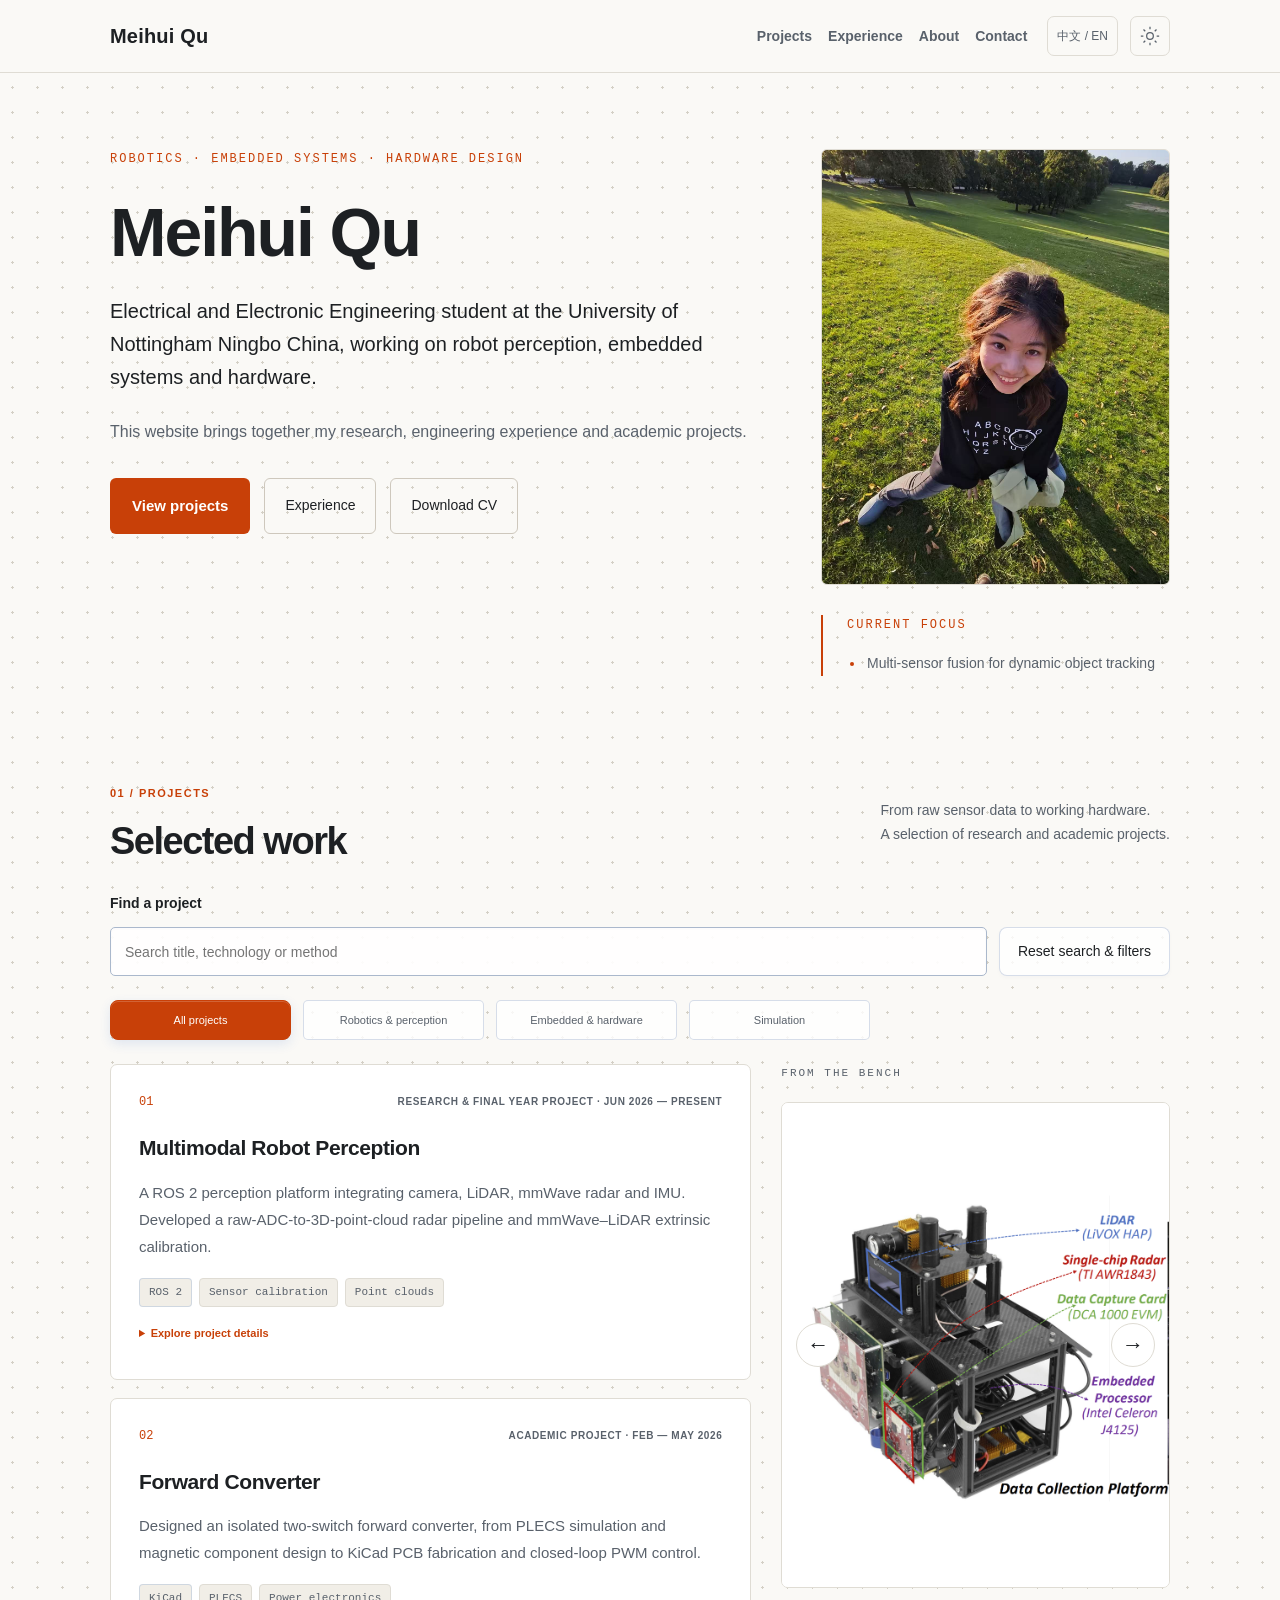
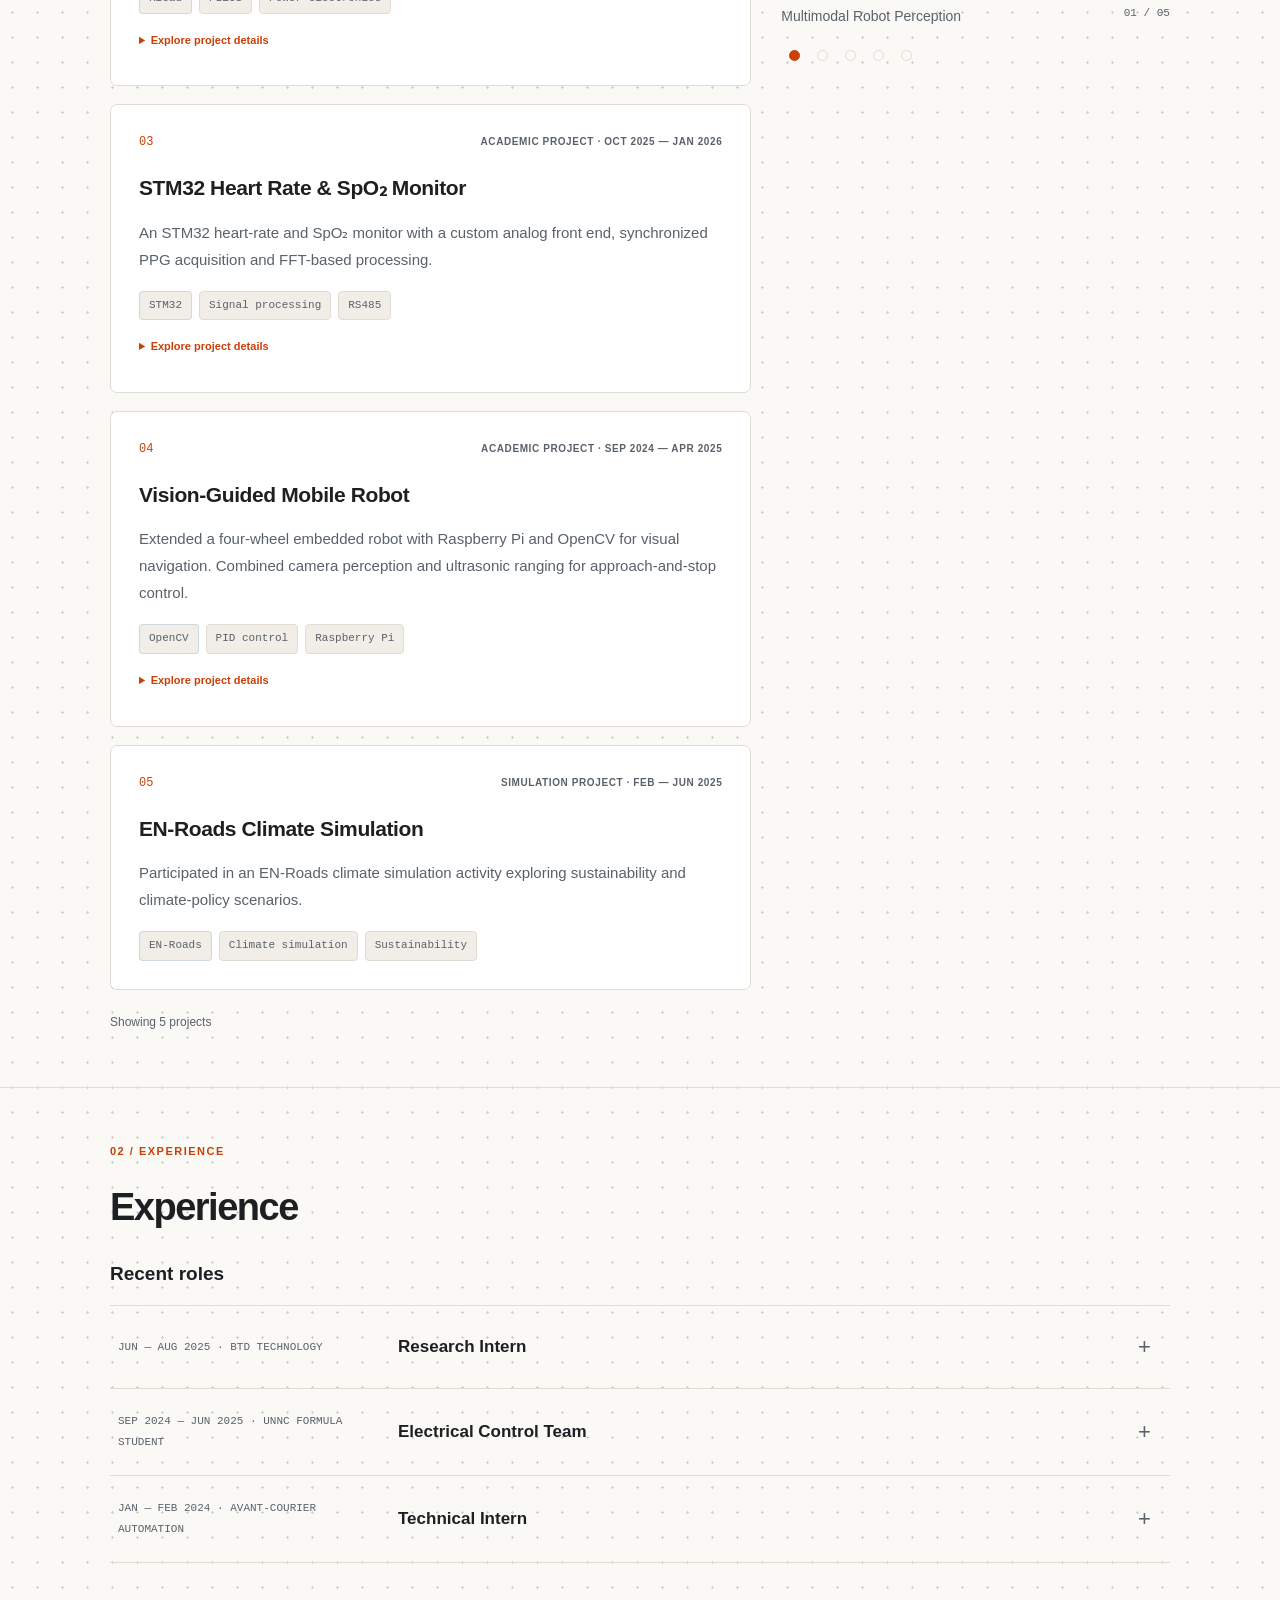
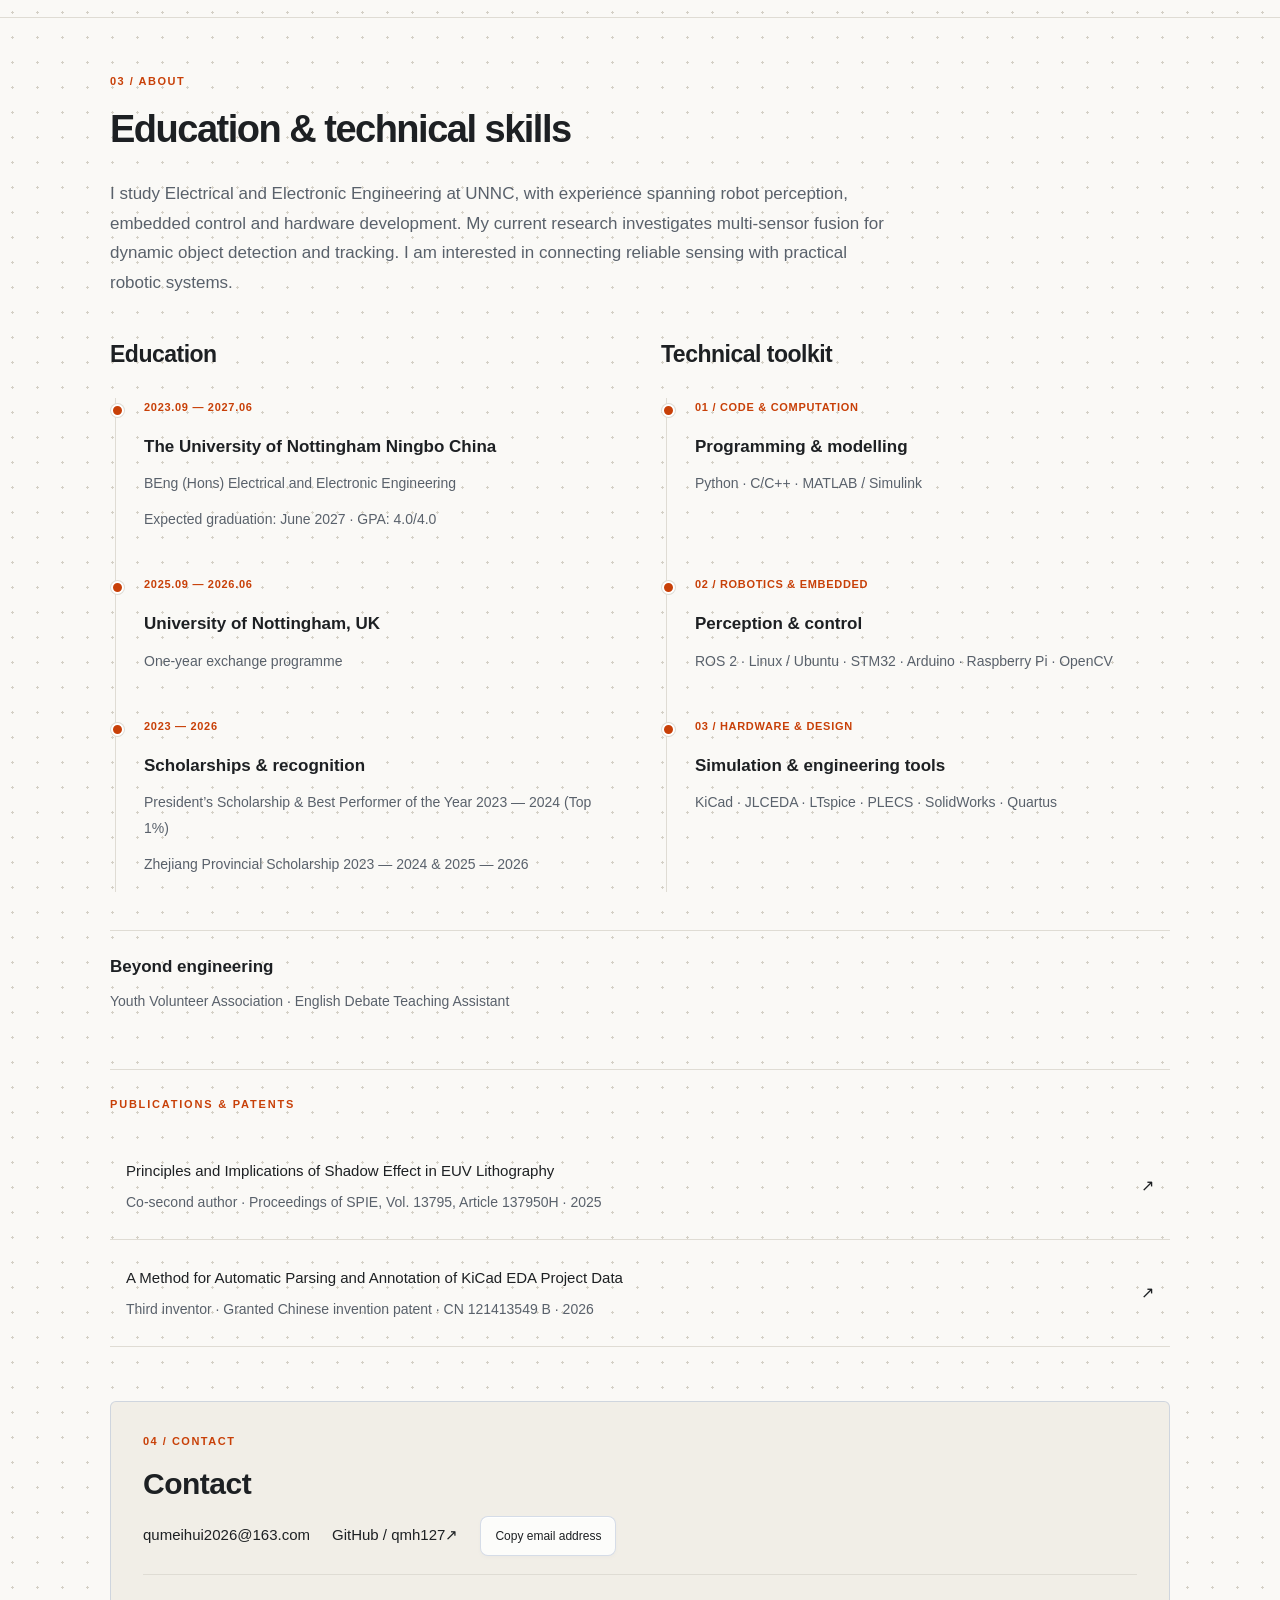
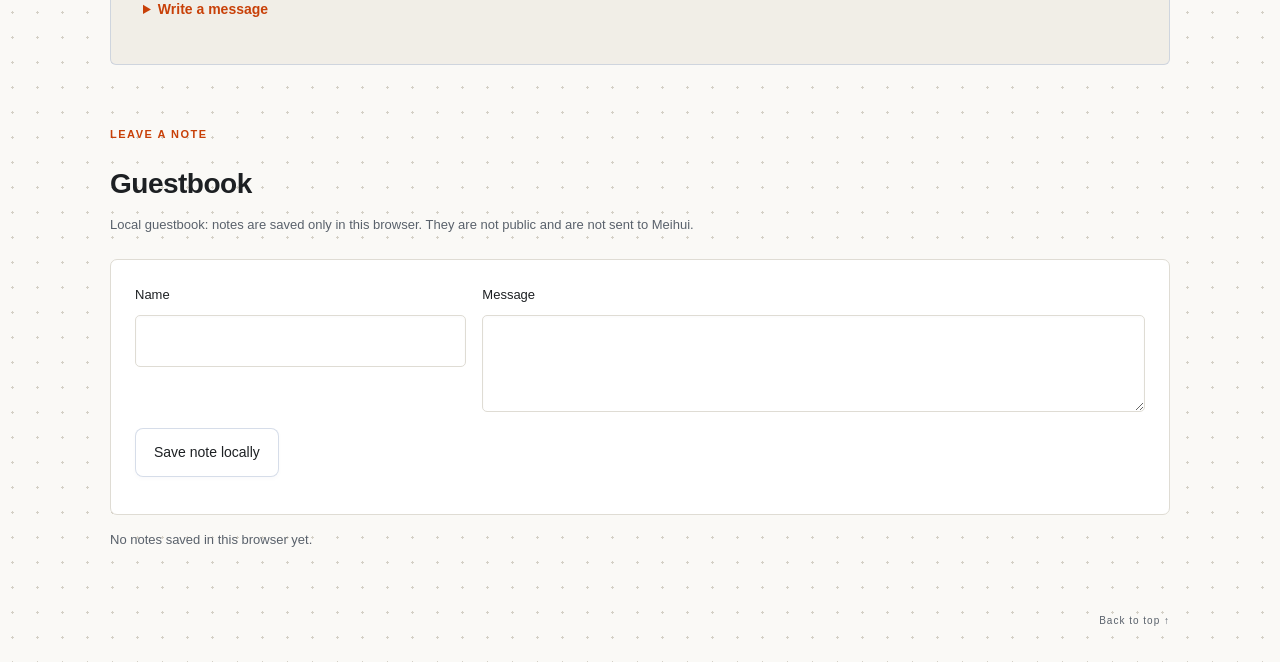
==== ai-guided/index.html @ b3afe1b3 "Publish AI-guided portfolio with bilingual content, project photos and CV download" ====
<!doctype html>
<html lang="en" data-theme="light">
<head>
  <meta charset="utf-8">
  <meta name="viewport" content="width=device-width, initial-scale=1">
  <meta name="description" content="Meihui Qu — Electrical and Electronic Engineering student working across robotics, embedded systems and intelligent perception.">
  <meta name="theme-color" content="#ffffff">
  <title>Meihui Qu — Engineering intelligent systems</title>
  <link rel="stylesheet" href="styles.css">
  <link rel="stylesheet" href="enhancements.css">
  <link rel="stylesheet" href="white.css"><link rel="stylesheet" href="reference-home.css"><link rel="stylesheet" href="selected-work.css"><link rel="stylesheet" href="profile-polish.css">
  <script src="translations.js" defer></script>
  <script src="script.js" defer></script>
</head>
<body>
  <a class="skip" href="#main">Skip to content</a>
  <header class="header"><a class="site-name" href="#main">Meihui Qu</a><div class="preferences" hidden><label><span data-en="Language" data-zh="&#35821;&#35328;">Language</span><select id="language-select" aria-label="Language / Chinese"><option value="en">English</option><option value="zh">&#20013;&#25991;</option></select></label><label><span data-en="Motion" data-zh="&#21160;&#25928;">Motion</span><select id="motion-select" aria-label="Motion preference"><option value="auto" data-en="System" data-zh="&#36319;&#38543;&#31995;&#32479;">System</option><option value="reduce" data-en="Reduced" data-zh="&#20943;&#23569;&#21160;&#25928;">Reduced</option></select></label></div><button class="menu-toggle" aria-expanded="false" aria-controls="navigation">Menu</button><nav id="navigation" aria-label="Main navigation"><a href="#work">Projects</a><a href="#journey">Experience</a><a href="#about">About</a><a href="#contact">Contact</a></nav><button id="language-toggle" type="button" aria-label="Switch language">中文 / EN</button><button id="theme-toggle" type="button" aria-label="Switch to dark mode" aria-pressed="false"><svg viewBox="0 0 24 24" width="20" height="20" aria-hidden="true"><circle cx="12" cy="12" r="4"/><path d="M12 1V4M12 20V23M1 12H4M20 12H23M4.2 4.2L6.3 6.3M17.7 17.7L19.8 19.8M4.2 19.8L6.3 17.7M17.7 6.3L19.8 4.2"/></svg></button></header>
  <main id="main">
<section class="hero wrap"><div class="hero-copy"><p class="eyebrow">ROBOTICS &#183; EMBEDDED SYSTEMS &#183; HARDWARE DESIGN</p><h1>Meihui Qu</h1><p class="hero-lead">Electrical and Electronic Engineering student at the University of Nottingham Ningbo China, working on robot perception, embedded systems and hardware.</p><p class="intro">This website brings together my research, engineering experience and academic projects.</p><div class="hero-actions"><a class="button" href="#work">View projects</a><a class="outline-link" href="#journey">Experience</a><a id="download-cv" class="utility-button" href="assets/Meihui-Qu-CV.pdf" download="Meihui-Qu-CV.pdf">Download CV</a></div></div><aside class="hero-sidebar"><div class="portrait-slot"><img src="assets/photos/portrait.jpg" alt="Meihui Qu" width="1280" height="1700" fetchpriority="high" decoding="async"></div><div class="current-focus"><p class="eyebrow">CURRENT FOCUS</p><ul><li>Multi-sensor fusion for dynamic object tracking</li></ul></div></aside></section>
    
    <section id="work" class="wrap section"><div class="section-heading"><div><p class="eyebrow">01 / PROJECTS</p><h2>Selected work</h2></div><p>From raw sensor data to working hardware.<br>A selection of research and academic projects.</p></div><div class="project-search"><label for="project-search">Find a project</label><input id="project-search" type="search" placeholder="Search title, technology or method" maxlength="100"><button type="button" id="reset-projects">Reset search & filters</button></div><div class="filters" role="group" aria-label="Filter projects"><button class="active" data-filter="all" aria-pressed="true">All projects</button><button data-filter="robotics" aria-pressed="false">Robotics & perception</button><button data-filter="embedded" aria-pressed="false">Embedded & hardware</button><button data-filter="simulation" aria-pressed="false">Simulation</button></div>
      <div class="work-layout"><div class="work-list"><div class="projects">
        <article class="project" aria-label="Project card; use Explore project details to expand" data-category="robotics"><div class="project-body"><p class="project-meta">RESEARCH & FINAL YEAR PROJECT · JUN 2026 — PRESENT</p><h3>Multimodal Robot Perception</h3><p>A ROS 2 perception platform integrating camera, LiDAR, mmWave radar and IMU. Developed a raw-ADC-to-3D-point-cloud radar pipeline and mmWave–LiDAR extrinsic calibration.</p><div class="tags"><span>ROS 2</span><span>Sensor calibration</span><span>Point clouds</span></div></div><details class="project-details"><summary>Explore project details</summary><div><h4>Multimodal robot perception platform</h4><p>Developed synchronized and spatially aligned camera, LiDAR, mmWave radar and IMU data streams in ROS 2. Built a radar processing pipeline from raw ADC data to 3D point clouds and calibrated mmWave–LiDAR extrinsics with corner reflectors. Ongoing work investigates fusion for dynamic object detection and tracking.</p><a href="https://github.com/qmh127/jetson-sensor-stack" target="_blank" rel="noopener noreferrer">View sensor-stack repository ↗</a></div></details></article>
        <article class="project" aria-label="Project card; use Explore project details to expand" data-category="embedded"><div class="project-body"><p class="project-meta">ACADEMIC PROJECT · FEB — MAY 2026</p><h3>Forward Converter</h3><p>Designed an isolated two-switch forward converter, from PLECS simulation and magnetic component design to KiCad PCB fabrication and closed-loop PWM control.</p><div class="tags"><span>KiCad</span><span>PLECS</span><span>Power electronics</span></div></div><details class="project-details"><summary>Explore project details</summary><div><h4>Two-switch forward converter</h4><p>Designed the topology, power stage and magnetic components; simulated ideal and non-ideal behaviour in PLECS; completed PCB design, fabrication and hardware integration with KiCad. Implemented open- and closed-loop PWM control and evaluated voltage regulation across varying loads.</p></div></details></article>
        <article class="project" aria-label="Project card; use Explore project details to expand" data-category="embedded"><div class="project-body"><p class="project-meta">ACADEMIC PROJECT · OCT 2025 — JAN 2026</p><h3>STM32 Heart Rate & SpO&#8322; Monitor</h3><p>An STM32 heart-rate and SpO₂ monitor with a custom analog front end, synchronized PPG acquisition and FFT-based processing.</p><div class="tags"><span>STM32</span><span>Signal processing</span><span>RS485</span></div></div><details class="project-details"><summary>Explore project details</summary><div><h4>STM32 heart-rate and SpO₂ monitor</h4><p>Designed the analog front end and synchronized red/infrared LED modulation with ADC sampling. Used FFT and AC/DC ratio analysis, with a CPLD remote display connected over RS485.</p></div></details></article>
        <article class="project" aria-label="Project card; use Explore project details to expand" data-category="robotics"><div class="project-body"><p class="project-meta">ACADEMIC PROJECT · SEP 2024 — APR 2025</p><h3>Vision-Guided Mobile Robot</h3><p>Extended a four-wheel embedded robot with Raspberry Pi and OpenCV for visual navigation. Combined camera perception and ultrasonic ranging for approach-and-stop control.</p><div class="tags"><span>OpenCV</span><span>PID control</span><span>Raspberry Pi</span></div></div><details class="project-details"><summary>Explore project details</summary><div><h4>Vision-driven mobile robot</h4><p>Built low-level motor control, dual-MCU communication and PID line following. Added a Raspberry Pi and OpenCV for line detection, target recognition and navigation behaviour. Combined visual perception and ultrasonic ranging for approach-and-stop control.</p></div></details></article>
      <article class="project" aria-label="Project card; use Explore project details to expand" data-category="simulation"><div class="project-body"><p class="project-meta">SIMULATION PROJECT · FEB — JUN 2025</p><h3>EN-Roads Climate Simulation</h3><p>Participated in an EN-Roads climate simulation activity exploring sustainability and climate-policy scenarios.</p><div class="tags"><span>EN-Roads</span><span>Climate simulation</span><span>Sustainability</span></div></div></article></div><p class="empty-projects" hidden>No matching projects. Try another keyword or reset the filters.</p><p class="filter-status" role="status" aria-live="polite">Showing all 5 projects</p></div><aside class="project-gallery" aria-label="Project photo gallery"><p class="gallery-heading">FROM THE BENCH</p><div class="gallery-stage"><img id="gallery-image" alt="" hidden><div id="gallery-placeholder"><span>Project photographs</span><p>Add your own photos to preview them here.</p></div><div class="gallery-arrows"><button type="button" id="gallery-prev" aria-label="Previous photograph">&#8592;</button><button type="button" id="gallery-next" aria-label="Next photograph">&#8594;</button></div></div><div class="gallery-caption"><p id="gallery-title" role="status" aria-live="polite">Multimodal Robot Perception</p><span id="gallery-count">01 / 05</span></div><div class="gallery-dots" role="group" aria-label="Choose photograph"></div></aside></div>
    </section>
    <section id="journey" class="experience section"><div class="wrap experience-grid"><div><p class="eyebrow">02 / EXPERIENCE</p><h2>Experience</h2><p class="muted">Research, industry and the workshop floor.<br>Different settings. The same curiosity.</p></div><h3 class="roles-heading">Recent roles</h3><div class="timeline"><details class="role-detail"><summary><span class="role-date">JUN — AUG 2025 · BTD TECHNOLOGY</span><strong>Research Intern</strong><span class="role-indicator" aria-hidden="true">+</span></summary><div class="role-description"><p>Built PCB/EDA datasets and KiCad/JLCEDA parsing workflows. Collaborated on a YOLO and connectivity fusion pipeline that improved component recognition accuracy.</p></div></details><details class="role-detail"><summary><span class="role-date">SEP 2024 — JUN 2025 · UNNC FORMULA STUDENT</span><strong>Electrical Control Team</strong><span class="role-indicator" aria-hidden="true">+</span></summary><div class="role-description"><p>Contributed to low-voltage safety and shutdown architecture, designed and validated a high-voltage discharge circuit, and supported vehicle wiring and electrical debugging.</p></div></details><details class="role-detail"><summary><span class="role-date">JAN — FEB 2024 · AVANT-COURIER AUTOMATION</span><strong>Technical Intern</strong><span class="role-indicator" aria-hidden="true">+</span></summary><div class="role-description"><p>Programmed Epson and Kawasaki industrial robots, calibrated motion paths and developed a C# HMI for task control, monitoring and production-line demonstrations.</p></div></details></div></div></section>
    <section id="about" class="wrap section"><div class="section-heading"><div><p class="eyebrow">03 / ABOUT</p><h2>Education & technical skills</h2></div></div><p class="about-intro">I study Electrical and Electronic Engineering at UNNC, with experience spanning robot perception, embedded control and hardware development. My current research investigates multi-sensor fusion for dynamic object detection and tracking. I am interested in connecting reliable sensing with practical robotic systems.</p><div class="background-axes">
<div class="education-axis"><h3>Education</h3><ol class="axis-list">
<li><p class="axis-date">2023.09 — 2027.06</p><h4>The University of Nottingham Ningbo China</h4><p>BEng (Hons) Electrical and Electronic Engineering</p><p>Expected graduation: June 2027 · GPA: 4.0/4.0</p></li>
<li><p class="axis-date">2025.09 — 2026.06</p><h4>University of Nottingham, UK</h4><p>One-year exchange programme</p></li>
<li><p class="axis-date">2023 — 2026</p><h4>Scholarships & recognition</h4><p>President’s Scholarship & Best Performer of the Year 2023 — 2024 (Top 1%)</p><p>Zhejiang Provincial Scholarship 2023 — 2024 & 2025 — 2026</p></li>
</ol></div>
<div class="skills-axis" id="skills"><h3>Technical toolkit</h3><ol class="axis-list">
<li><p class="axis-date">01 / CODE & COMPUTATION</p><h4>Programming & modelling</h4><p>Python · C/C++ · MATLAB / Simulink</p></li>
<li><p class="axis-date">02 / ROBOTICS & EMBEDDED</p><h4>Perception & control</h4><p>ROS 2 · Linux / Ubuntu · STM32 · Arduino · Raspberry Pi · OpenCV</p></li>
<li><p class="axis-date">03 / HARDWARE & DESIGN</p><h4>Simulation & engineering tools</h4><p>KiCad · JLCEDA · LTspice · PLECS · SolidWorks · Quartus</p></li>
</ol></div></div>
<div class="activities-note"><h3>Beyond engineering</h3><p>Youth Volunteer Association · English Debate Teaching Assistant</p></div>
      <div class="publications"><span class="mini-label">PUBLICATIONS & PATENTS</span><a href="https://doi.org/10.1117/12.3086272" target="_blank" rel="noopener noreferrer"><span><strong>Principles and Implications of Shadow Effect in EUV Lithography</strong><small>Co-second author · Proceedings of SPIE, Vol. 13795, Article 137950H · 2025</small></span><span>↗</span></a><a href="https://pss-system.cponline.cnipa.gov.cn/documents/detail?prevPageTit=changgui" target="_blank" rel="noopener noreferrer"><span><strong>A Method for Automatic Parsing and Annotation of KiCad EDA Project Data</strong><small>Third inventor · Granted Chinese invention patent · CN 121413549 B · 2026</small></span><span aria-hidden="true">↗</span></a></div>
    </section>
    <section id="contact" class="contact wrap"><p class="eyebrow">04 / CONTACT</p><h2>Contact</h2><span class="email-address">qumeihui2026@163.com <span>↗</span></span><a href="https://github.com/qmh127" target="_blank" rel="noopener noreferrer">GitHub / qmh127 <span>↗</span></a><div class="contact-tools"><button type="button" id="copy-email" class="utility-button">Copy email address</button><p id="copy-status" role="status" aria-live="polite"></p></div>
<details class="contact-compose"><summary>Write a message</summary><form id="contact-form"><h3>Write a message</h3><p id="mail-help">Prepare a message to copy into your email or messaging app. Nothing is sent or stored by this website.</p><div class="form-row"><label>Your name<input name="name" autocomplete="name" maxlength="100" required></label><label>Your email<input name="email" type="email" autocomplete="email" maxlength="180" required></label></div><label>Subject<input name="subject" maxlength="150" required></label><label>Message<textarea name="message" rows="4" maxlength="3000" required></textarea></label><button class="utility-button" type="submit">Prepare message</button><textarea id="prepared-message" aria-label="Prepared message" readonly hidden rows="5"></textarea><p id="mail-status" role="status" aria-live="polite"></p></form></details></section>
  <section id="guestbook" class="wrap section guestbook" aria-labelledby="guestbook-title"><p class="eyebrow">LEAVE A NOTE</p><h2 id="guestbook-title">Guestbook</h2><p class="guestbook-notice">Local guestbook: notes are saved only in this browser. They are not public and are not sent to Meihui.</p><form id="guestbook-form"><div class="form-row"><label>Name<input name="author" maxlength="60" autocomplete="nickname" required></label><label>Message<textarea name="note" rows="3" maxlength="1000" required></textarea></label></div><button type="submit" class="utility-button">Save note locally</button><p id="guestbook-status" role="status" aria-live="polite"></p></form><div id="guestbook-list" aria-label="Saved local notes"></div><p id="guestbook-empty">No notes saved in this browser yet.</p></section></main><footer class="wrap"><a href="#">Back to top ↑</a></footer>
</body>
</html>
---- ai-guided/styles.css ----
:root{--bg:#101713;--panel:#18211b;--line:#303b32;--text:#f2f4ea;--muted:#a4b0a5;--accent:#c5f277}*{box-sizing:border-box}html{scroll-behavior:smooth;scroll-padding-top:90px}body{margin:0;background:var(--bg);color:var(--text);font-family:'Segoe UI',Arial,sans-serif;line-height:1.65}a{color:inherit;text-decoration:none}button{font:inherit}::selection{background:var(--accent);color:var(--bg)}.wrap{width:min(1200px,88%);margin:auto}.header{height:100px;width: min(1360px,92%);margin:auto;display:flex;align-items:center;justify-content:space-between;border-bottom:1px solid var(--line)}.logo{font-family:'Segoe UI',Arial,sans-serif;font-size:28px;font-weight:800}.logo span{color:var(--accent)}nav{display:flex;gap:32px;font-size:14px}nav a:hover,.text-link:hover,footer a:hover{color:var(--accent)}.contact-nav{font-size:14px}.contact-nav span{color:var(--accent);margin-left:14px}.hero{display:grid;grid-template-columns:1.2fr 1fr;gap:60px;padding-top:87px;padding-bottom:76px;align-items:center}.eyebrow,.mini-label,.project-meta{font-size:10px;letter-spacing:1.8px;font-weight:600}.eyebrow{color:var(--accent);margin:0 0 24px;display:flex;align-items:center;gap:10px}.dot{display:inline-block;width:7px;height:7px;background:var(--accent);border-radius:50%}h1,h2,h3{font-family:'Segoe UI',Arial,sans-serif;line-height:1.12;letter-spacing:-2px;font-weight:500;margin:0}h1{font-size:clamp(48px,5.6vw,78px)}em{font-family:Georgia,serif;font-weight:400;color:var(--accent)}.intro{font-size:16px;color:var(--muted);max-width:460px;margin:26px 0 32px}.hero-actions{display:flex;align-items:center;gap:26px}.button{background:var(--accent);color:#172211;padding:15px 23px;border-radius:4px;font-weight:600;font-size:13px;display:inline-flex;gap:30px}.button:hover{background:#d9ffa1}.text-link{font-size:12px}.hero-foot{display:flex;gap:26px;margin-top:51px;font-size:9px;color:var(--muted);letter-spacing:1px}.sensor-art{aspect-ratio:1;background:linear-gradient(145deg,#1e2b20,#121b15);border:1px solid #3b4b36;border-radius:9px;padding:20px;overflow:hidden;position:relative}.art-top,.art-bottom{display:flex;justify-content:space-between;font-size:8px;letter-spacing:1px;color:#a9b99f}.live{color:var(--accent)}.art-bottom{position:absolute;bottom:19px;left:20px;right:20px}.field{position:absolute;inset:12% 6%;background-image:linear-gradient(#b5d99c09 1px,transparent 1px),linear-gradient(90deg,#b5d99c09 1px,transparent 1px);background-size:25px 25px}.orbit{border:1px solid #bbdf932b;position:absolute;left:50%;top:50%;border-radius:50%;transform:translate(-50%,-50%)}.o1{width:35%;height:42%}.o2{width:64%;height:76%}.o3{width:90%;height:108%}.axis{position:absolute;background:#c5f27720}.horizontal{top:50%;width:100%;height:1px}.vertical{left:50%;height:100%;width:1px}.sweep{position:absolute;width:80%;aspect-ratio:1;left:10%;top:3%;border-radius:50%;background:conic-gradient(from 40deg,transparent 65%,#c5f27716 95%,#c5f27760);animation:scan 18s linear infinite}.robot{position:absolute;left:50%;top:50%;width:65px;height:75px;transform:translate(-50%,-50%) rotate(-30deg);border:1px solid #c5f277;background:#33452e;border-radius:12px;box-shadow:0 0 40px #c5f27722}.robot span{position:absolute;inset:13px;border:1px solid #9db488;border-radius:4px}.robot i,.robot b{position:absolute;top:17px;width:8px;height:40px;background:#0c130e;border:1px solid #647459;border-radius:3px}.robot i{left:-6px}.robot b{right:-6px}.target{position:absolute;width:8px;height:8px;background:var(--accent);box-shadow:0 0 15px #c5f27780}.t1{left:25%;top:20%}.t2{left:78%;top:40%}.t3{left:66%;top:80%}.t4{left:18%;top:66%}.sensor-label,.coordinate{position:absolute;font-size:8px;line-height:1.7;letter-spacing:1px;color:#acbf9e}.sensor-label{top:12%;right:0}.coordinate{bottom:0;left:0}.discipline-bar{border-block:1px solid var(--line);padding:21px 0}.discipline-bar .wrap{display:flex;align-items:center;justify-content:space-between;gap:20px;font-size:11px;letter-spacing:1.3px;color:#c2cbbd}.discipline-bar i{color:var(--accent);font-size:20px}.section{padding-block:94px}.section-heading{display:flex;justify-content:space-between;align-items:end;margin-bottom:35px}.section-heading .eyebrow{margin-bottom:17px}h2{font-size:clamp(34px,4vw,48px)}.section-heading>p,.muted{font-size:13px;color:var(--muted)}.filters{display:flex;gap:10px;margin-bottom:30px}.filters button{border:1px solid var(--line);border-radius:30px;background:none;color:var(--muted);padding:8px 17px;font-size:11px;cursor:pointer}.filters button.active{background:var(--accent);border-color:var(--accent);color:var(--bg)}.projects{display:grid;grid-template-columns:1fr 1fr;gap:24px}.project{border:1px solid var(--line);border-radius:7px;overflow:hidden;background:#141d17}.project[hidden]{display:none}.featured{grid-column:1/-1;display:grid;grid-template-columns:1fr 1fr}.project-visual{min-height:220px;position:relative;overflow:hidden}.featured .project-visual{min-height:340px}.project-body{padding:30px}.project-meta{color:var(--muted);font-size:9px;letter-spacing:1px;margin:0 0 15px}h3{font-size:24px;letter-spacing:-.7px}.project-body>p:not(.project-meta),.timeline p:not(.project-meta){font-size:13px;color:var(--muted)}.tags{display:flex;flex-wrap:wrap;gap:8px;margin-top:22px}.tags span{font-size:10px;padding:4px 10px;border:1px solid var(--line);border-radius:4px;color:#b8c3b5}.result{display:flex;align-items:center;gap:20px;margin-top:20px}.result strong{font-size:32px;color:var(--accent);font-weight:500}.result small{font-size:15px}.result>span{font-size:10px;color:var(--muted);max-width:90px}.visual-caption{position:absolute;left:24px;bottom:20px;font-size:9px;letter-spacing:1.5px;color:#b9c8ab}.visual-number{position:absolute;right:22px;top:16px;color:#a7bf9370;font-size:22px}.fusion{background:radial-gradient(ellipse at center,#37492b,#1c2b20 70%)}.cloud{position:absolute;width:70%;height:70%;top:10%;left:15%;transform:rotate(-18deg) skew(15deg);background-image:radial-gradient(circle,#c5f277 1px,transparent 2px);background-size:17px 16px;mask-image:radial-gradient(ellipse,#000 10%,transparent 70%);border-radius:50%}.cloud:after{content:'';position:absolute;inset:20%;border:1px solid #c5f27770;box-shadow:20px 20px 0 -1px #7b995036;transform:rotate(32deg)}.circuit{background:repeating-linear-gradient(90deg,transparent 0 49px,#c5f2770a 50px),repeating-linear-gradient(0deg,#213126 0 49px,#c5f27712 50px)}.circuit-chip{position:absolute;top:50%;left:50%;transform:translate(-50%,-50%);border:1px solid #7a9465;outline:8px dashed #7a946555;padding:12px 27px;color:var(--accent);font-size:46px;line-height:1.2}.circuit-chip span{display:block;font-size:8px;letter-spacing:4px;text-align:center}.pulse{background:#202a29}.pulse svg{width:100%;position:absolute;top:15%;height:65%;fill:none;stroke:#b5e1cd;stroke-width:2}.project-note{font-size:10px;color:var(--muted);margin-top:20px}.experience{background:#18211a;border-block:1px solid var(--line)}.experience-grid{display:grid;grid-template-columns:1fr 1.3fr;gap:90px}.experience h2{line-height:1.2}.experience .muted{margin-top:26px}.timeline{border-left:1px solid #46523d;padding-left:32px}.timeline article{position:relative;padding-bottom:32px}.timeline article:last-child{padding-bottom:0}.timeline article:before{content:'';width:7px;height:7px;background:var(--accent);position:absolute;left:-36px;top:6px;border-radius:50%}.timeline h3{font-size:20px}.timeline .project-meta{margin-bottom:10px}.about-grid{display:grid;grid-template-columns:1fr 1fr;gap:80px}.mini-label{color:var(--accent);font-size:9px;display:block;margin-bottom:18px}.education h3{line-height:1.35;font-size:24px}.education p{font-size:13px;color:var(--muted)}.grade{display:flex;align-items:center;gap:20px;margin:20px 0}.grade strong{font-family:'Segoe UI',Arial,sans-serif;font-size:57px;line-height:1.2;font-weight:500}.grade span{font-size:25px;color:var(--accent)}.award{border-top:1px solid var(--line);padding:13px 0;font-size:11px;color:#c5cfbc}.toolkit>div{padding-bottom:20px;margin-bottom:20px;border-bottom:1px solid var(--line)}.toolkit p{font-size:16px;line-height:1.9;margin:0}.toolkit .mini-label{margin-bottom:10px}.publications{margin-top:55px;border-top:1px solid var(--line);padding-top:25px}.publications>a,.publications>div{display:flex;align-items:center;justify-content:space-between;border-bottom:1px solid var(--line);padding:20px 0}.publications strong{font-size:13px;font-weight:500}.publications small{display:block;color:var(--muted);font-size:11px;margin-top:5px}.publications a:hover{color:var(--accent)}.contact{padding:60px 5% 70px;background:var(--accent);color:#172211;border-radius:8px;margin-bottom:60px}.contact .eyebrow{color:#425533}.contact h2{font-size:clamp(35px,4.5vw,60px)}.contact em{color:#526d37}.contact>a{display:flex;justify-content:space-between;border-bottom:1px solid #17221155;padding:25px 0 15px;margin-top:15px;font-size:clamp(15px,2vw,23px)}footer{display:flex;justify-content:space-between;padding-bottom:32px;color:var(--muted);font-size:9px;letter-spacing:1px}.skip{position:absolute;left:15px;top:-100px;padding:10px;background:var(--accent);color:#111;z-index:10}.skip:focus{top:10px}:focus-visible{outline:2px solid var(--accent);outline-offset:5px}.contact :focus-visible{outline-color:#172211}@keyframes scan{to{transform:rotate(360deg)}}@media(max-width:900px){.hero{gap:30px}.hero-actions{gap:15px}.hero-foot{flex-direction:column;gap:5px}.experience-grid{gap:45px}.about-grid{gap:35px}.discipline-bar .wrap{font-size:9px;gap:10px}.hero .eyebrow{font-size:8px}}@media(max-width:650px){.header{height:78px}.header nav{gap:16px;font-size:11px}.contact-nav{display:none}.hero{grid-template-columns:1fr;padding-top:48px;padding-bottom:40px;gap:40px}h1{font-size:55px}.intro{font-size:15px}.hero-foot{margin-top:30px;flex-direction:row;justify-content:space-between;font-size:8px}.sensor-art{max-width:450px;width:100%;margin:auto}.discipline-bar .wrap{flex-wrap:wrap;justify-content:center;font-size:8px}.discipline-bar i:last-of-type{display:none}.section{padding-block:60px}.section-heading{display:block}.section-heading>p{margin-top:20px}.filters{gap:6px;flex-wrap:wrap}.filters button{font-size:10px;padding:7px 12px}.projects,.featured,.experience-grid,.about-grid{grid-template-columns:1fr}.featured .project-visual{min-height:260px}.project-body{padding:24px}.experience-grid{gap:30px}.about-grid{gap:35px}.publications strong{font-size:12px}.contact{padding:35px 6%;margin-bottom:35px}.contact h2{font-size:36px}footer{gap:15px;flex-wrap:wrap;font-size:8px}.hero-actions{gap:20px}.button{gap:20px}.text-link{font-size:11px}}@media(prefers-reduced-motion:reduce){html{scroll-behavior:auto}.sweep{animation:none}}
---- ai-guided/enhancements.css ----
/* Shared spacing, type and accessible controls for the guided iteration. */
:root{--primary:#c5f277;--secondary:#b5e1cd;--background:#101713;--accent:#c5f277;--text:#f2f4ea;--surface:#18211b}
.header{position:sticky;top:0;background:var(--bg);z-index:5;gap:20px;height:86px;width:100%;padding-inline:4%}.header nav{gap:22px}.contact-nav{display:none}.theme-toggle,.menu-toggle{border:1px solid var(--line);color:var(--text);background:var(--panel);border-radius:5px;padding:9px 13px;min-height:44px;cursor:pointer;font-size:12px}.menu-toggle{display:none}.hero-name{font-size:18px;letter-spacing:5px;font-weight:600;margin:0 0 16px}.hero h1{font-size:clamp(42px,4.7vw,66px);letter-spacing:-2px}.hero h1 em{font-family:Georgia,serif}.hero-copy{animation:arrive .6s ease-out both}.hero-foot{font-size:10px}.eyebrow,.mini-label{font-size:11px}.project-meta{font-size:11px}.project-body>p:not(.project-meta),.timeline p:not(.project-meta){font-size:15px}.project{display:flex;flex-direction:column;transition:transform .2s,border-color .2s;background:var(--surface)}.project:hover{transform:translateY(-4px);border-color:var(--accent)}.project-visual{height:230px;min-height:230px;flex-shrink:0}.project-body{display:flex;flex-direction:column;flex:1}.project-body h3{font-size:26px}.tags{margin-top:auto;padding-top:16px}.tags span{font-size:12px}.project-details{border-top:1px solid var(--line);margin-top:24px;padding-top:12px;font-size:14px}.project-details summary{cursor:pointer;padding:10px 0;color:var(--accent);font-weight:600;min-height:44px}.project-details p{color:var(--muted)}.project-details h4{font-size:15px;margin:16px 0 6px}.project-details a{text-decoration:underline;text-underline-offset:4px;color:var(--accent)}.filter-status,.project-note{font-size:12px;color:var(--muted)}.filters button{font-size:13px;min-height:44px}.about-intro{max-width:780px;font-size:17px;color:var(--muted);margin:0 0 38px}.toolkit h3{margin-bottom:28px}.navigation-art{background:linear-gradient(135deg,#26392b,#1a252a)}.path-line{position:absolute;width:48%;height:55%;left:26%;top:15%;border:2px dashed #c5f277;border-radius:40% 15%}.path-line:after{content:'';position:absolute;width:30px;height:38px;left:-16px;top:45%;background:#c5f277;border:6px solid #516447;border-radius:7px}.contact a{min-height:50px}.publications strong{font-size:15px}.publications small,.education p{font-size:14px}.award{font-size:13px}footer{font-size:11px}.sweep{animation:none}.skip:focus{position:fixed;z-index:10}.sensor-art,.project-visual{color-scheme:dark}.contact{color:#172211}.contact :focus-visible{outline-color:#172211}section[id],#skills{scroll-margin-top:100px}
html[data-theme=light]{color-scheme:light;--bg:#f4f5ee;--panel:#e8ecdf;--surface:#fafbf5;--line:#c7cebd;--text:#18241c;--muted:#4d5c4e;--accent:#355b22;--primary:#355b22;--background:#f4f5ee}
html[data-theme=light] .experience{background:#e8ecdf}html[data-theme=light] .tags span,html[data-theme=light] .award,html[data-theme=light] .discipline-bar .wrap{color:#40533d}html[data-theme=light] .button{color:#fff}html[data-theme=light] .contact{background:#d3edaa}html[data-theme=light] .contact em{color:#405e2d}html[data-theme=light] .dot{background:#355b22}html[data-theme=light] .sensor-art .live{color:#c5f277}
@keyframes arrive{from{opacity:0;transform:translateY(14px)}to{opacity:1;transform:translateY(0)}}
@media(max-width:900px){.header nav{gap:12px}.header{gap:12px}.header nav a{font-size:12px}}
@media(max-width:650px){.header{height:76px;flex-wrap:wrap;align-content:center}.menu-toggle{display:block;margin-left:auto}.header nav{display:none;position:absolute;top:76px;left:0;right:0;padding:18px 6%;background:var(--bg);border-bottom:1px solid var(--line);flex-direction:column}.header nav.is-open{display:flex}.header nav a{padding:10px;font-size:15px;min-height:44px}.theme-toggle{font-size:11px}.hero h1{font-size:clamp(36px,9vw,52px)}.hero-name{font-size:15px}.hero-actions{flex-wrap:wrap}.hero-foot{flex-wrap:wrap}.project-body{padding:24px}.project-body h3{font-size:24px}.projects{gap:25px}.contact h2{font-size:32px}.contact>a{overflow-wrap:anywhere}.publications> a{gap:15px}}
@media(prefers-reduced-motion:reduce){*{animation:none!important;transition:none!important}html{scroll-behavior:auto}}
html[data-theme=light] .button:hover{background:#29471b;color:#fff}
---- ai-guided/white.css ----
/* White / ink / blue. Neutral borders and tints support this palette. */
:root,html[data-theme=light]{color-scheme:light;--primary:#2458c6;--secondary:#19212f;--background:#fff;--bg:#fff;--panel:#f3f6fc;--surface:#fff;--line:#d9dfe8;--text:#19212f;--muted:#526071;--accent:#2458c6}
body{font-family:'Segoe UI',Arial,sans-serif;font-size:16px;line-height:1.75;-webkit-font-smoothing:antialiased}
h1,h2,h3,h4{font-family:'Segoe UI',Arial,sans-serif;font-weight:600}
em,.hero h1 em{font-family:inherit;font-style:normal;font-weight:600;color:var(--accent)}
.header{border-bottom:1px solid var(--line);background:#fff}.header-email{font-size:13px;color:var(--accent);font-weight:600;white-space:nowrap;min-height:44px;display:flex;align-items:center}.logo{color:var(--text)}
.hero{grid-template-columns:1.1fr 1fr;gap:54px;padding-block:66px}.hero h1{font-size:clamp(48px,5.4vw,76px);font-weight:650;letter-spacing:-3px;line-height:1.06}.hero h1>span{display:block;font-size:clamp(27px,3vw,41px);line-height:1.23;letter-spacing:-1.3px;margin-top:22px;font-weight:500}.hero h1 em{font-weight:500}.hero .eyebrow{letter-spacing:1.3px;font-size:11px}.intro{font-size:17px;line-height:1.8;margin:23px 0 25px;max-width:440px}.hero-foot{margin-top:32px;font-size:10px;gap:20px;letter-spacing:.7px}
.button,html[data-theme=light] .button{background:var(--accent);color:white;border-radius:5px;font-size:14px;padding:13px 20px;min-height:48px}.button:hover,html[data-theme=light] .button:hover{background:#1c4397;color:#fff}.text-link{font-size:14px;font-weight:500}.hero-actions{gap:24px}.discipline-bar{background:#f8f9fc}.discipline-bar .wrap,html[data-theme=light] .discipline-bar .wrap{color:var(--muted)}
.perception-panel{border:1px solid var(--line);border-radius:12px;background:#fff;padding:25px;box-shadow:0 12px 38px #19212f06;min-width:0}.panel-heading{display:flex;align-items:center;justify-content:space-between;gap:8px}.panel-heading .mini-label{font-size:9px;letter-spacing:1.1px;margin:0}.concept-badge{font-size:10px;color:var(--muted);border:1px solid var(--line);border-radius:30px;padding:3px 8px;white-space:nowrap}.perception-panel h2{font-size:22px;line-height:1.4;letter-spacing:-.6px;margin-top:22px}.panel-intro{font-size:13px;color:var(--muted);margin:7px 0}.sensor-diagram{width:100%;height:auto;display:block;margin:8px 0}.sensor-diagram text{font-size:10px;font-family:'Segoe UI',Arial,sans-serif;fill:var(--muted);letter-spacing:1px}.sensor-layer{transition:opacity .2s}.sensor-layer.is-muted{opacity:.13}.sensor-controls{display:flex;gap:6px;flex-wrap:wrap}.sensor-controls button{border:1px solid var(--line);border-radius:5px;min-height:44px;flex:1;background:white;color:var(--text);font:inherit;font-size:12px;cursor:pointer;padding:8px 10px}.sensor-controls button[aria-pressed=true]{background:var(--accent);border-color:var(--accent);color:white}.sensor-controls button:hover{border-color:var(--accent)}.sensor-explanation{font-size:13px;line-height:1.65;color:var(--muted);min-height:44px;margin:13px 0 8px}.panel-project{font-size:12px;font-weight:600;color:var(--accent);display:inline-flex;align-items:center;min-height:44px}
.section{padding-block:80px}.section-heading{margin-bottom:32px}.section-heading>p{font-size:14px}.section-heading h2{font-size:clamp(32px,3.5vw,44px);letter-spacing:-1.5px}.eyebrow{letter-spacing:1.5px}.filters{gap:10px;margin-bottom:24px}.filters button{border-radius:5px;font-size:13px;padding:9px 16px;color:var(--muted)}.filters button.active{color:white}.projects{align-items:start;gap:28px}.project{border-radius:9px;cursor:pointer;background:#fff}.project:hover,.project:focus-within{border-color:var(--accent);box-shadow:0 8px 25px #19212f09}.project:focus-within{outline:1px solid var(--accent)}.project-visual{height:auto;min-height:0;border-bottom:1px solid var(--line);background:#f3f6fc;color-scheme:light}.project-visual img{display:block;width:100%;height:auto;aspect-ratio:600/230;object-fit:contain}.image-caption{display:block;padding:8px 24px 12px;font-size:10px;letter-spacing:.4px;color:var(--muted)}.project-body{padding:28px}.project-body h3{font-size:25px;line-height:1.3;letter-spacing:-.6px}.project-meta{font-size:10px;line-height:1.7;letter-spacing:.6px}.project-body>p:not(.project-meta){font-size:15px;line-height:1.8;margin-bottom:0}.tags{margin-top:0;padding-top:22px}.tags span,html[data-theme=light] .tags span{background:#f8f9fc;color:var(--muted);border-color:var(--line);font-size:11px}.result strong{font-size:28px}.result>span{font-size:12px;max-width:120px}.project-details{font-size:15px;margin-top:20px;padding-top:10px}.project-details summary{font-size:14px}.project-details p{font-size:14px;line-height:1.8}.project-details a{display:inline-block;min-height:44px;padding-top:8px}.filter-status{margin:22px 0 0}.project-note{margin:5px 0 0}.experience,html[data-theme=light] .experience{background:#f8f9fc}.experience-grid{gap:70px}.experience h2{font-size:44px;letter-spacing:-1.5px}.timeline{border-color:var(--line)}.timeline article{padding-bottom:30px}.timeline h3{font-size:22px}.timeline .project-meta{font-size:11px}.timeline p:not(.project-meta){line-height:1.8}.muted{font-size:14px}.education h3{font-size:25px}.education p,.publications small{line-height:1.8}.grade strong{font-size:52px}.award,html[data-theme=light] .award{color:var(--muted);font-size:13px}.toolkit p{font-size:16px}.toolkit h3{font-size:24px;letter-spacing:-.6px}.publications strong{font-size:15px}.contact,html[data-theme=light] .contact{background:#f3f6fc;border:1px solid var(--line);color:var(--text);margin-bottom:42px}.contact .eyebrow{color:var(--accent)}.contact h2{font-size:clamp(32px,4vw,52px);letter-spacing:-1.6px}.contact em,html[data-theme=light] .contact em{color:var(--accent)}.contact>a{font-size:clamp(16px,2vw,22px);border-color:var(--line);padding-top:18px}.contact>a:hover{color:var(--accent)}.contact :focus-visible{outline-color:var(--accent)}footer{font-size:10px;line-height:1.8}.skip{background:var(--accent);color:white}.header a,.text-link{min-height:44px;display:inline-flex;align-items:center}button,a,summary{-webkit-tap-highlight-color:#2458c618}
@media(max-width:1000px){.hero{gap:30px}.header nav{gap:14px}.header nav a{font-size:12px}.hero-foot{flex-wrap:wrap}.panel-heading{flex-wrap:wrap}.perception-panel{padding:20px}}
@media(max-width:760px){.hero{grid-template-columns:1fr;padding-block:44px;gap:32px}.hero-copy{max-width:600px}.hero h1{font-size:62px}.hero h1>span{font-size:35px}.perception-panel{width:100%;max-width:540px;margin:auto}.section{padding-block:60px}.experience-grid{gap:32px}.header nav{gap:10px}.header-email{display:none}.header .menu-toggle{margin-left:auto}.hero-foot{flex-direction:row;justify-content:flex-start}}
@media(max-width:650px){.header{padding-inline:6%}.header-email{display:none}.hero h1{font-size:clamp(44px,12vw,60px);letter-spacing:-2px}.hero h1>span{font-size:clamp(26px,7vw,34px);letter-spacing:-.8px}.hero .eyebrow{font-size:9px;letter-spacing:.8px}.intro{font-size:16px}.hero-actions{gap:22px}.panel-heading .mini-label{font-size:9px}.perception-panel h2{font-size:21px}.hero-foot{font-size:9px;gap:12px}.discipline-bar .wrap{gap:9px}.section-heading h2,.experience h2{font-size:34px}.project-body{padding:23px}.project-body h3{font-size:24px}.image-caption{font-size:9px;padding-inline:20px}.section-heading>p{font-size:14px}.contact h2{font-size:32px}.contact{padding:30px 6%}.sensor-controls button{padding:8px;font-size:11px}.publications strong{font-size:14px}}
@media(prefers-reduced-motion:reduce){.sensor-layer{transition:none}.hero-copy{animation:none}}
.header .contact-nav{display:none}
.hero-copy{animation:none}
html[data-theme=light] .dot{background:var(--accent)}
@media(max-width:650px){.header .header-email{display:none}}

/* Consistent panel padding and aligned card content. */
:root{--card-padding:32px}
.header{padding-inline:max(6%,calc((100% - 1200px)/2));justify-content:space-between}
.header nav{gap:28px}
.perception-panel{padding:var(--card-padding)}
.concept-badge{padding:7px 12px;line-height:1.5}
.projects{grid-template-columns:repeat(2,minmax(0,1fr));align-items:stretch;gap:28px}
.project{min-width:0;height:100%}
.project-body{padding:var(--card-padding);gap:0}
.project-body h3{margin:0;min-width:0;overflow-wrap:anywhere}
.project-body>.project-meta{margin:0 0 16px}
.project-body>p:not(.project-meta){margin:16px 0 0}
.project-body>.result{margin:20px 0 0;padding:8px 0;min-height:62px}
.result strong{white-space:nowrap}
.result>span{max-width:150px;line-height:1.6}
.project-body>.tags{padding-top:20px;margin:0;align-content:start;align-items:start}
.tags span{padding:7px 12px;line-height:1.5}
.project-details{margin:20px 0 0;padding-top:12px}
.project-details summary{padding:12px 4px;line-height:1.6}
.project-details>div{padding:4px 4px 8px}
.project-visual{padding:16px var(--card-padding) 18px}
.project-visual img{width:100%;height:auto}
.image-caption{padding:12px 0 0;line-height:1.8;min-height:44px}
.filters{display:grid;grid-template-columns:repeat(3,minmax(0,1fr));max-width:660px;gap:12px}
.filters button{width:100%;min-height:48px;padding:12px 16px;line-height:1.5}
.sensor-controls{display:grid;grid-template-columns:repeat(5,minmax(0,1fr));gap:8px}
.sensor-controls button{width:100%;min-width:0;min-height:46px;padding:12px 6px;line-height:1.5}
.sensor-explanation{margin-top:16px;min-height:44px}
.panel-project{padding:10px 0;min-height:44px}
.contact,html[data-theme=light] .contact{padding:48px}
@supports(grid-template-rows:subgrid){
 .project{display:grid;grid-row:span 7;grid-template-rows:subgrid;row-gap:0}
 .project-body{display:grid;grid-row:span 6;grid-template-rows:subgrid;row-gap:0}
 .project-visual{display:flex;flex-direction:column;justify-content:space-between}
}
@media(max-width:900px){.header nav{gap:18px}:root{--card-padding:26px}}
@media(max-width:650px){
 :root{--card-padding:24px}
 .header{justify-content:flex-end}
 .header nav{gap:8px}
 .header .menu-toggle{margin-left:0}
 .projects{grid-template-columns:minmax(0,1fr);gap:24px}
 .filters{gap:8px}
 .filters button{font-size:11px;padding:12px 8px}
 .sensor-controls{gap:6px}
 .sensor-controls button{padding:12px 4px;font-size:11px}
 .contact,html[data-theme=light] .contact{padding:28px 24px}
}

/* Content-first revision: no invented project imagery or sensor demo. */
.hero{grid-template-columns:minmax(0,1fr);padding-block:56px;gap:0}
.hero-copy{max-width:850px}
.hero h1>span{font-size:clamp(26px,3vw,38px);line-height:1.35}
.intro{max-width:650px}
.hero-foot{margin-top:26px}
.section{padding-block:60px}
.project{cursor:pointer}
.project-body{padding:36px}
.project-body h3{line-height:1.45;font-size:24px;letter-spacing:-.4px}
.project-details>div{padding:12px 8px}
.project-details p{margin-block:12px 20px}
.project-details summary{padding:16px 8px}
.toolkit>div{padding:20px 0 24px}
.education{padding-right:16px}
.publications>a,.publications>div{padding:24px 16px;gap:24px}
.contact>a{padding:22px 8px;line-height:1.7}
@supports(grid-template-rows:subgrid){.project{grid-row:span 6}.project-body{grid-row:span 6}}
@media(max-width:650px){.hero{padding-block:40px}.hero-copy{max-width:100%}.project-body{padding:28px}.project-body h3{font-size:22px}.section{padding-block:44px}.education{padding-right:0}.publications>a,.publications>div{padding:22px 12px}}
.hero-actions{flex-wrap:wrap}
.utility-button,.project-search button{font:inherit;font-size:14px;line-height:1.5;padding:13px 18px;min-height:48px;border:1px solid var(--line);border-radius:5px;background:white;color:var(--accent);cursor:pointer}
.utility-button:hover,.project-search button:hover{border-color:var(--accent);background:#f3f6fc}
.project-search{display:grid;grid-template-columns:1fr auto;gap:12px;margin-bottom:24px;max-width:800px}
.project-search>label{grid-column:1/-1;font-size:14px;font-weight:600}
input,textarea{font:inherit;font-size:16px;width:100%;min-width:0;padding:14px 16px;line-height:1.6;border:1px solid #aab5c4;border-radius:5px;background:#fff;color:var(--text)}
textarea{resize:vertical;min-height:150px}
.empty-projects{padding:24px;border:1px solid var(--line);border-radius:6px;color:var(--muted)}
.contact-tools{margin-top:24px}.contact-tools p,#mail-status{font-size:14px;overflow-wrap:anywhere}
#contact-form{border-top:1px solid var(--line);padding-top:32px;margin-top:28px;max-width:850px}
#contact-form h3{font-size:24px;letter-spacing:-.5px}
#mail-help{font-size:14px;color:var(--muted);max-width:650px;margin:16px 0 24px}
#contact-form label{display:flex;flex-direction:column;gap:8px;font-size:14px;font-weight:600;margin-bottom:22px}
.form-row{display:grid;grid-template-columns:1fr 1fr;gap:22px}
@media(max-width:650px){.form-row,.project-search{grid-template-columns:minmax(0,1fr)}.project-search>label{grid-column:auto}.hero-actions{align-items:stretch}.hero-actions .utility-button{width:100%}}
@media print{
 @page{margin:16mm}
 .header,.skip,.hero-actions,.project-search,.filters,.filter-status,.empty-projects,.contact-tools,#contact-form,footer{display:none!important}
 body{font-size:11pt;color:#111;background:white}
 .wrap{width:100%;max-width:none}.hero,.section{padding-block:16px}.hero h1{font-size:30pt}.hero h1>span{font-size:17pt}
 .projects,.project,.project-body,.experience-grid,.about-grid{display:block!important;grid-row:auto!important}
 .project{height:auto;border:1px solid #aaa;margin:16px 0;break-inside:avoid}
 .project-body{padding:20px}.project-details{padding:16px 20px;margin:0;border-top:1px solid #ccc}
 .project-body h3{font-size:16pt}.project-body p,.project-details p{font-size:11pt}.experience{background:white!important}
 .contact,html[data-theme=light] .contact{background:white;padding:20px;margin-top:20px}.timeline article{break-inside:avoid}
 *{box-shadow:none!important;animation:none!important;transition:none!important}
}

/* Small, compositor-friendly interaction details. */
.preferences{display:flex;gap:18px;align-items:center}.preferences label{display:flex;gap:8px;align-items:center;font-size:12px;color:var(--muted)}
.preferences select{font:inherit;background:white;color:var(--text);border:1px solid var(--line);border-radius:5px;padding:10px 12px;min-height:44px;max-width:120px}
.header{position:sticky;gap:20px}.header .menu-toggle{display:block;margin-left:auto;min-width:80px}
.header #navigation{display:none;position:absolute;top:calc(100% + 8px);right:max(6%,calc((100% - 1200px)/2));left:auto;width:240px;padding:16px;border:1px solid var(--line);border-radius:8px;background:#fff;box-shadow:0 10px 24px #19212f0d;flex-direction:column;gap:4px}
.header #navigation.is-open{display:flex}.header #navigation a{padding:10px 14px;border-radius:4px;font-size:14px}.header #navigation a:hover{background:#f3f6fc}
button,.button,.utility-button{transition:transform 120ms ease,background-color 150ms ease,border-color 150ms ease}
button:active,.button:active,.utility-button:active{transform:translateY(1px) scale(.98)}
.project{transition:transform 180ms ease,border-color 180ms ease,box-shadow 180ms ease}
@media(hover:hover) and (pointer:fine){.project:hover{transform:translateY(-3px)}}
main>section{transition:opacity 320ms ease,transform 320ms ease}
.reveal-pending{opacity:0;transform:translateY(12px)}
html[lang=zh-CN] body{font-family:'Segoe UI','Microsoft YaHei',sans-serif}
html[lang=zh-CN] h1,html[lang=zh-CN] h2,html[lang=zh-CN] h3{letter-spacing:0;line-height:1.4}
html[data-motion=reduce] *,html[data-motion=reduce] *::before,html[data-motion=reduce] *::after{animation:none!important;transition:none!important;scroll-behavior:auto!important}
html[data-motion=reduce] .project:hover,html[data-motion=reduce] button:active,html[data-motion=reduce] .button:active{transform:none}
@media(prefers-reduced-motion:reduce){*{animation:none!important;transition:none!important;scroll-behavior:auto!important}.reveal-pending{opacity:1;transform:none}.project:hover,button:active,.button:active{transform:none}}
@media(max-width:650px){.header{height:auto;min-height:84px;padding-block:12px;flex-wrap:nowrap;gap:10px}.preferences{gap:10px}.preferences label{flex-direction:column;gap:3px;align-items:flex-start;font-size:10px}.preferences select{font-size:11px;padding:8px;max-width:102px}.header .menu-toggle{min-width:64px;padding:10px}.header #navigation{right:6%;left:6%;width:auto}.header .header-email{display:none}}
@media print{.reveal-pending{opacity:1!important;transform:none!important}main>section{transition:none!important}}

/* Frosted surfaces: opaque fallback first; blur only on small overlays. */
:root{--glass-border:rgba(180,194,215,.55);--glass-shadow:0 8px 30px rgba(31,52,88,.045),inset 0 1px 0 rgba(255,255,255,.95)}
body{background:#fff;background-image:radial-gradient(ellipse 800px 550px at 90% 10%,rgba(222,234,253,.36),transparent 75%),radial-gradient(ellipse 600px 500px at 0 45%,rgba(233,239,249,.4),transparent 75%);background-repeat:no-repeat}
.header{background:rgba(255,255,255,.94);border-bottom:1px solid var(--glass-border);box-shadow:0 2px 16px rgba(31,52,88,.025)}
.project{background:rgba(255,255,255,.82);border:1px solid var(--glass-border);border-radius:14px;box-shadow:var(--glass-shadow)}
.project:hover,.project:focus-within{border-color:rgba(100,135,194,.65);box-shadow:0 14px 34px rgba(31,52,88,.085),inset 0 1px 0 white}
.header #navigation{background:rgba(255,255,255,.96);border:1px solid var(--glass-border);border-radius:12px;box-shadow:0 16px 42px rgba(31,52,88,.11),inset 0 1px 0 white}
.preferences select,.menu-toggle,.utility-button,.project-search button,.filters button{background:rgba(255,255,255,.8);border-color:var(--glass-border);box-shadow:inset 0 1px 0 white,0 2px 5px rgba(31,52,88,.025);border-radius:8px}
.filters button.active,.button,html[data-theme=light] .button{background:#2458c6;color:#fff;box-shadow:inset 0 1px 0 rgba(255,255,255,.18),0 4px 12px rgba(36,88,198,.12);border-radius:8px}
.contact,html[data-theme=light] .contact{background:rgba(244,248,255,.82);border-color:var(--glass-border);border-radius:16px;box-shadow:var(--glass-shadow)}
input,textarea{background:rgba(255,255,255,.92);border-color:#aab8cc;box-shadow:inset 0 1px 3px rgba(31,52,88,.025)}
.tags span,html[data-theme=light] .tags span{background:rgba(242,246,252,.9);border-color:rgba(190,203,222,.65)}
@supports(backdrop-filter:blur(12px)){
 .header{background:rgba(255,255,255,.82);backdrop-filter:blur(12px)}
 .header #navigation{background:rgba(255,255,255,.88);backdrop-filter:blur(16px)}
}
@media(prefers-reduced-transparency:reduce){
 .header,.header #navigation,.project{background:#fff;backdrop-filter:none}
 .contact,html[data-theme=light] .contact{background:#f3f6fc}
}
@media(forced-colors:active){.project,.header,.header #navigation,.contact{background:Canvas;border:1px solid CanvasText;box-shadow:none;backdrop-filter:none}}
@media print{body{background:white!important}.header,.header #navigation,.project,.contact{backdrop-filter:none!important;box-shadow:none!important;background:white!important}}

/* Project-index composition inspired by the supplied engineering portfolio. */
.hero{padding-block:52px 32px}.hero h1{font-size:clamp(34px,4vw,50px);letter-spacing:-1.6px}.hero h1>span{font-size:20px;line-height:1.5;margin-top:14px;letter-spacing:0}
.hero .intro{max-width:720px;font-size:16px}.hero-foot{margin-top:20px}.hero-actions .button{padding:10px 18px;min-height:44px}
.section{padding-block:52px}.section-heading{align-items:start}.section-heading h2{font-size:clamp(30px,3.4vw,42px)}
.projects{display:flex;flex-direction:column;gap:0;counter-reset:project-index;border-top:1px solid var(--line)}
.project{counter-increment:project-index;display:grid;grid-template-columns:60px minmax(0,1fr);grid-row:auto;gap:0;align-items:start;height:auto;padding:30px 24px;border:0;border-bottom:1px solid var(--line);border-radius:0;box-shadow:none;background:rgba(255,255,255,.55)}
.project::before{content:counter(project-index,decimal-leading-zero);font-size:14px;font-weight:600;color:var(--muted);padding-top:5px;font-variant-numeric:tabular-nums}
.project:hover,.project:focus-within{border-color:var(--line);box-shadow:none;background:#f5f8fd;outline-offset:-2px}
.project .project-body{display:grid;grid-template-columns:minmax(0,1fr) 205px;grid-template-rows:auto auto auto;grid-row:auto;column-gap:36px;row-gap:16px;padding:0}
.project-body>.project-meta{grid-column:2;grid-row:1;margin:3px 0 0;font-size:10px}
.project-body>h3{grid-column:1;grid-row:1;font-size:24px;line-height:1.4;letter-spacing:-.4px}
.project-body>p:not(.project-meta){grid-column:1;grid-row:2;margin:0;font-size:15px;line-height:1.85;max-width:720px}
.project-body>.result{grid-column:2;grid-row:2;margin:0;padding:0;display:flex;align-items:start;flex-direction:column;gap:2px;min-height:0}
.result strong{font-size:24px;line-height:1.4}.result>span{max-width:none;font-size:11px}
.project-body>.tags{grid-column:1/-1;grid-row:3;padding:0;margin:0;gap:10px}.project-body .tags span{border:0;background:transparent!important;padding:0;color:var(--muted);font-size:11px}
.project-body .tags span+span::before{content:'·';margin-right:10px;color:#8794a5}
.project>.project-details{grid-column:2;grid-row:auto;margin:14px 0 0;padding:0;border:0}
.project-details summary{font-size:12px;padding:10px 0;min-height:40px}.project-details>div{padding:14px 20px;margin-top:6px;border-left:2px solid var(--line);max-width:820px}
.filters{max-width:640px}.filters button{box-shadow:none;border-radius:5px}.project-search{margin-top:12px}
@media(hover:hover) and (pointer:fine){.project:hover{transform:translateX(3px)}}
@media(min-width:1101px){.header .menu-toggle{display:none}.header #navigation{display:flex;order:1;gap:4px}.header .preferences{order:2;margin-left:auto}.header .header-email{order:3}.header{gap:14px}.preferences{gap:12px}}
@media(max-width:760px){.project{grid-template-columns:40px minmax(0,1fr);padding:26px 18px}.project .project-body{grid-template-columns:minmax(0,1fr);gap:14px}.project-body>.project-meta{grid-column:1;grid-row:1}.project-body>h3{grid-row:2;font-size:22px}.project-body>p:not(.project-meta){grid-row:3}.project-body>.result{grid-column:1;grid-row:4;flex-direction:row;align-items:center;gap:16px}.project-body>.tags{grid-row:5}.project-details>div{padding:12px 16px}.hero h1>span{font-size:18px}}
@media(max-width:650px){.project{padding:24px 16px}.project .project-body{padding:0}.project-body>h3{font-size:21px}.project-body>p:not(.project-meta){font-size:14px}.hero{padding-block:36px 24px}}
html[data-motion=reduce] .project:hover{transform:none}
@media(prefers-reduced-motion:reduce){.project:hover{transform:none}}
@media print{.project{display:block!important;padding:18px}.project::before{display:none}.project .project-body{display:block!important}.project .project-body>*{margin-bottom:12px}.project>.project-details{margin:0}}
.project{padding:32px}
@media(max-width:760px){.project{padding:28px 24px}}

/* Inline navigation and two clearly separated information axes. */
.header{flex-wrap:wrap;justify-content:flex-start}
.header .preferences{flex-shrink:0}
.header .menu-toggle{order:1;margin-left:auto}
.header .header-email{order:3}
.header #navigation{order:2;position:static;top:auto;right:auto;left:auto;width:auto;padding:0;background:transparent;border:0;border-radius:0;box-shadow:none;backdrop-filter:none;gap:4px;flex-direction:row;flex-wrap:wrap}
.header #navigation a{padding:10px 12px;white-space:nowrap}
.background-axes{display:grid;grid-template-columns:minmax(0,1fr) minmax(0,1fr);gap:64px;margin-top:40px}
.background-axes h3{font-size:25px;letter-spacing:-.5px;line-height:1.4;margin:0 0 28px}
.axis-list{list-style:none;margin:0 0 0 5px;padding:0;border-left:1px solid var(--line)}
.axis-list li{position:relative;margin:0;padding:0 0 36px 28px;break-inside:avoid}
.axis-list li:last-child{padding-bottom:4px}
.axis-list li::before{content:'';position:absolute;left:-5px;top:6px;width:9px;height:9px;border:2px solid white;background:var(--accent);border-radius:50%;box-shadow:0 0 0 1px var(--line)}
.axis-date{font-size:11px;letter-spacing:.7px;color:var(--accent);margin:0 0 10px;font-weight:600;line-height:1.7}
.axis-list h4{font-size:18px;font-weight:600;line-height:1.5;margin:0 0 12px;letter-spacing:0}
.axis-list li>p:not(.axis-date){font-size:15px;line-height:1.85;color:var(--muted);margin:0 0 10px;max-width:470px;overflow-wrap:anywhere}
.activities-note{border-top:1px solid var(--line);padding:26px 0 0;margin-top:38px}
.activities-note h3{font-size:17px;letter-spacing:0;margin:0 0 12px}.activities-note p{font-size:14px;color:var(--muted);line-height:1.9;margin:0}
@media(max-width:1100px){.header{height:auto;min-height:86px;padding-block:14px}.header #navigation.is-open{flex-basis:100%;order:4;padding-top:8px}.background-axes{gap:36px}}
@media(max-width:650px){.header #navigation{width:100%;left:auto;right:auto}.header #navigation.is-open{flex-direction:row;flex-wrap:wrap;gap:4px}.header #navigation a{font-size:13px;padding:10px 12px}.background-axes{grid-template-columns:minmax(0,1fr);gap:38px;margin-top:28px}.background-axes h3{font-size:23px;margin-bottom:24px}.axis-list li{padding-left:24px;padding-bottom:28px}.axis-list h4{font-size:17px}.activities-note{margin-top:28px}}
@media print{.background-axes{display:block}.skills-axis{margin-top:24px}.axis-list{border-color:#aaa}.axis-list li{padding-bottom:18px}}
---- ai-guided/reference-home.css ----
/* Screenshot-led homepage: warm paper, orange accents, two-column editorial grid. */
:root,html[data-theme=light]{--bg:#faf9f6;--background:#faf9f6;--text:#1d2023;--muted:#59616b;--accent:#c84008;--primary:#c84008;--line:#dfdcd4;--panel:#f4f1eb}
body{background-color:#faf9f6;background-image:radial-gradient(circle,#d4d0c6 1px,transparent 1.2px);background-size:25px 25px;color:var(--text)}
body{background-repeat:repeat}
.wrap{width:min(1200px,88%)}
.header{padding:14px max(6%,calc((100% - 1200px)/2));min-height:72px;height:auto;background:#faf9f6;border-bottom:1px solid var(--line);backdrop-filter:none;box-shadow:none;gap:18px;flex-wrap:wrap}
.site-name{font-size:20px;font-weight:650;letter-spacing:.2px;white-space:nowrap;margin-right:auto;order:0}
.header #navigation{display:flex;position:static;flex-direction:row;order:1;flex-basis:auto;gap:6px;padding:0;background:transparent;box-shadow:none;border:none;width:auto;backdrop-filter:none}
.header #navigation a{font-size:15px;color:var(--muted);padding:9px 10px;font-weight:600}
.header .menu-toggle{display:none}.header .header-email{order:2;background:var(--accent);color:white;border-radius:6px;padding:10px 18px;font-size:14px}
.header .preferences{order:3;gap:12px;flex-basis:100%;justify-content:flex-end;margin:0}
.preferences label{font-size:10px}.preferences select{background:transparent;font-size:11px;min-height:30px;padding:4px 8px;border-color:var(--line)}
.hero{display:grid;grid-template-columns:minmax(0,1.9fr) minmax(0,1fr);align-items:start;gap:64px;padding-block:100px 64px}
.hero-copy{max-width:none;min-width:0}.hero .eyebrow,.current-focus .eyebrow{font:12px/1.8 Consolas,'Courier New',monospace;letter-spacing:2px;color:var(--accent);margin:0 0 24px}
.hero h1{font-size:clamp(50px,5.3vw,78px);font-weight:700;line-height:1.12;letter-spacing:-2px;margin:0 0 24px}
.hero-lead{font-size:22px;line-height:1.65;font-weight:500;color:var(--text);margin:0 0 24px}
.hero .intro{font-size:18px;line-height:1.75;color:var(--muted);margin:0 0 32px;max-width:none}
.hero-actions{display:flex;gap:14px;align-items:stretch;flex-wrap:wrap}
.button,html[data-theme=light] .button{background:var(--accent);padding:15px 22px;min-height:52px;border-radius:6px;box-shadow:none;font-size:15px}
.button:hover,html[data-theme=light] .button:hover{background:#ab3506}
.outline-link,.hero-actions .utility-button{display:inline-flex;align-items:center;justify-content:center;border:1px solid #cec8bd;border-radius:6px;padding:14px 20px;background:transparent;min-height:52px;font-size:14px;color:var(--text);box-shadow:none;text-align:center}
.hero-metrics{display:grid;grid-template-columns:repeat(3,minmax(0,1fr));gap:28px;border-top:1px solid var(--line);padding-top:30px;margin-top:48px}
.hero-metrics strong{font-size:28px;line-height:1.4;color:var(--accent);font-weight:700;letter-spacing:-.5px}
.hero-metrics p{font-size:14px;line-height:1.85;color:var(--muted);margin:12px 0 0}
.hero-sidebar{min-width:0}.portrait-slot{aspect-ratio:4/5;background:#eeece7;border:1px solid var(--line);border-radius:6px;display:flex;flex-direction:column;align-items:center;justify-content:center;gap:12px;padding:24px;text-align:center;color:var(--muted)}
.portrait-slot span{font-size:24px;font-weight:600}.portrait-slot small{font-size:12px;line-height:1.8;max-width:170px}
.current-focus{border-left:2px solid var(--accent);padding:0 0 0 24px;margin-top:30px}.current-focus .eyebrow{margin-bottom:16px}.current-focus ul{padding-left:18px;margin:0}.current-focus li{font-size:16px;line-height:1.8;color:var(--muted);margin-bottom:12px;padding-left:2px}.current-focus li::marker{color:var(--accent)}
.project,.project:hover,.project:focus-within{background:rgba(250,249,246,.92);box-shadow:none;border-color:var(--line)}
.filters button.active{background:var(--accent)}.contact,html[data-theme=light] .contact{background:rgba(246,243,237,.96);box-shadow:none}.experience,html[data-theme=light] .experience{background:#f5f3ee}
.project-body .tags span,.preferences select,.utility-button,.project-search button{color:var(--text)}
@media(max-width:1000px){.hero{gap:36px;padding-top:64px}.hero-lead{font-size:19px}.hero .intro{font-size:16px}.hero-metrics{gap:18px}.hero-metrics strong{font-size:24px}.header #navigation a{font-size:13px;padding:8px}.header{gap:10px}}
@media(max-width:700px){.hero{grid-template-columns:minmax(0,1fr);gap:36px;padding-block:44px}.hero h1{font-size:52px}.hero-sidebar{display:grid;grid-template-columns:1fr 1fr;gap:24px;align-items:start}.current-focus{margin-top:0;padding-left:18px}.current-focus li{font-size:14px}.portrait-slot span{font-size:19px}.hero-metrics{margin-top:32px;gap:18px}.hero-metrics p{font-size:12px}.header .site-name{flex:1}.header #navigation{order:4;flex-basis:100%;flex-wrap:wrap}.header .preferences{flex-basis:auto}.header .header-email{display:inline-flex}.header #navigation a{padding:8px 12px 8px 0}.hero-actions .utility-button{width:auto}}
@media(max-width:420px){.hero-sidebar{grid-template-columns:1fr}.portrait-slot{max-width:280px;width:100%;margin:auto}.hero-metrics{gap:12px}.hero-metrics strong{font-size:21px}.hero h1{font-size:44px}.hero-lead{font-size:18px}.hero-actions{gap:10px}.header .preferences{flex-basis:100%;justify-content:flex-start}}
@media print{body{background:white!important}.hero{display:block}.hero-sidebar{display:none}.hero-metrics{margin-top:20px}.header{display:none!important}}
---- ai-guided/selected-work.css ----
:root{--card:#fff;--soft:#f1eee7;--hover:#f4eae3}
.header .preferences[hidden]{display:none!important}.header .site-name{margin-right:auto}.header #navigation{order:1}.header #language-toggle{order:2}.header #theme-toggle{order:3}
#language-toggle,#theme-toggle{border:1px solid var(--line);background:transparent;color:var(--muted);border-radius:7px;height:40px;min-width:40px;padding:9px;cursor:pointer;font:inherit;font-size:12px}
#theme-toggle svg{display:block;stroke:currentColor;stroke-width:1.5;fill:none}#theme-toggle:hover,#language-toggle:hover{color:var(--text);border-color:var(--accent)}
.header #navigation a{color:var(--muted);transition:color .15s}.header #navigation a:hover,.header #navigation a:focus-visible{color:#111;background:transparent}
.hero-actions .outline-link,.hero-actions .utility-button{transition:transform .18s,color .18s,border-color .18s}.hero-actions .outline-link:hover,.hero-actions .utility-button:hover{color:var(--accent);border-color:var(--accent);transform:translateY(-3px);background:transparent}
.hero{padding-bottom:42px}.section{padding-block:54px}.section-heading{margin-bottom:28px}.section-heading h2{font-size:38px}
.work-layout{display:grid;grid-template-columns:minmax(0,1.62fr) minmax(0,1fr);gap:36px;align-items:start}.work-list{min-width:0}.projects{border:0;gap:18px}
.project{position:relative;display:block;padding:28px;background:var(--card);border:1px solid var(--line);border-radius:7px;counter-increment:project-index;transition:transform .2s,box-shadow .2s,border-color .2s;overflow:visible}
.project::before{content:counter(project-index,decimal-leading-zero);position:absolute;left:28px;top:27px;color:var(--accent);font:12px/1.7 Consolas,monospace;padding:0}
.project::after{content:'';pointer-events:none;position:absolute;inset:-1px;border-radius:7px;opacity:0;background:linear-gradient(var(--accent),var(--accent)) top left/15px 2px no-repeat,linear-gradient(var(--accent),var(--accent)) top left/2px 15px no-repeat,linear-gradient(var(--accent),var(--accent)) bottom right/15px 2px no-repeat,linear-gradient(var(--accent),var(--accent)) bottom right/2px 15px no-repeat;transition:opacity .2s}
.project .project-body{display:flex;flex-direction:column;padding:0;gap:0;grid-row:auto}.project-body>.project-meta{margin:0 0 20px 38px;align-self:flex-end;text-align:right;font-size:10px;min-height:20px;color:var(--muted);max-width:85%}
.project-body>h3{font-size:21px;line-height:1.4;margin:0 0 16px}.project-body>p:not(.project-meta){font-size:15px;line-height:1.8;margin:0 0 18px}
.project-body>.tags{display:flex;gap:7px;flex-wrap:wrap;padding:0;margin:0}.project-body .tags span,.project-body .tags span+span{border:1px solid var(--line);border-radius:4px;background:var(--soft)!important;padding:5px 9px;font:11px/1.6 Consolas,monospace;color:var(--muted)}.project-body .tags span+span::before{content:none}
.project>.project-details{margin-top:10px}.project-details summary{font-size:11px;min-height:32px;padding:8px 0}.project-details>div{padding:14px 16px;background:var(--soft);border:0;border-radius:4px}
@media(hover:hover) and (pointer:fine){.project:hover{transform:translateY(-4px);box-shadow:0 10px 24px #211c1510;background:var(--card);border-color:#c9c3b7}.project:hover::after{opacity:1}}
.project:focus-within::after{opacity:1}.project:focus-within{background:var(--card);outline:1px solid var(--accent);outline-offset:2px}
.project-gallery{position:sticky;top:110px;min-width:0}.gallery-heading{font:11px/1.8 Consolas,monospace;letter-spacing:2px;color:var(--muted);margin:0 0 18px}.gallery-stage{position:relative;aspect-ratio:4/5.6;border:1px solid var(--line);border-radius:7px;background:var(--soft);overflow:hidden}.gallery-stage img{width:100%;height:100%;object-fit:cover;display:block}.gallery-stage img[hidden]{display:none}
#gallery-placeholder{position:absolute;inset:0;display:flex;flex-direction:column;justify-content:center;align-items:center;text-align:center;padding:32px;color:var(--muted)}#gallery-placeholder[hidden]{display:none}#gallery-placeholder span{font-size:19px;font-weight:600}#gallery-placeholder p{font-size:13px;max-width:210px;line-height:1.8}
.gallery-arrows{position:absolute;bottom:18px;left:18px;right:18px;display:flex;justify-content:space-between;pointer-events:none}.gallery-arrows button{pointer-events:auto;width:44px;height:44px;border-radius:50%;background:var(--card);border:1px solid var(--line);font-size:22px;color:var(--text);cursor:pointer}.gallery-arrows button:hover{border-color:var(--accent);color:var(--accent)}
.gallery-caption{display:flex;justify-content:space-between;gap:14px;margin-top:16px}.gallery-caption p{font-size:14px;color:var(--muted);margin:0;line-height:1.8}#gallery-count{font:11px/1.8 Consolas,monospace;white-space:nowrap;color:var(--muted)}.gallery-dots{display:flex;gap:2px;margin-top:10px}.gallery-dots button{width:26px;height:32px;border:0;background:none;padding:8px;cursor:pointer}.gallery-dots button::before{content:'';width:9px;height:9px;display:block;border:1px solid var(--line);border-radius:50%}.gallery-dots button[aria-pressed=true]::before{background:var(--accent);border-color:var(--accent)}
.gallery-upload{font-size:12px;color:var(--muted);display:block;margin-top:14px}.gallery-upload input{font-size:11px;padding:9px;margin-top:8px;background:var(--card);border-color:var(--line)}.gallery-note{font-size:11px;color:var(--muted);line-height:1.8;margin:10px 0}
.project-search{max-width:100%;grid-template-columns:1fr auto}.project-search input{padding:10px 14px;font-size:14px}.filters{max-width:660px;margin-bottom:24px}.filters button{font-size:11px;padding:9px;min-height:40px}
.experience,.experience:where(html[data-theme=light] *){background:transparent!important}.experience-grid{display:block}.experience-grid>div:first-child{margin-bottom:30px}.experience .muted{display:none}.experience h2{font-size:38px}.timeline{border:0;padding:0}.role-detail{border-top:1px solid var(--line);transition:background-color .18s}.role-detail:last-child{border-bottom:1px solid var(--line)}.role-detail summary{list-style:none;cursor:pointer;display:grid;grid-template-columns:260px 1fr 24px;align-items:center;gap:20px;padding:22px 8px;min-height:80px}.role-detail summary::-webkit-details-marker{display:none}.role-date{font:11px/1.9 Consolas,monospace;color:var(--muted)}.role-detail strong{font-size:17px;font-weight:600}.role-indicator{font-size:22px;color:var(--muted)}.role-detail:hover,.role-detail[open],.role-detail:focus-within{background:var(--hover)}.role-description{padding:0 48px 24px 288px;max-width:1100px}.role-description p{font-size:14px;line-height:1.9;color:var(--muted);margin:0}.role-detail[open] .role-indicator{transform:rotate(45deg)}
.contact,html[data-theme=light] .contact{padding:30px 32px;margin-bottom:30px;border-radius:6px;background:var(--soft);box-shadow:none}.contact .eyebrow{margin-bottom:12px}.contact h2{font-size:30px;line-height:1.4;letter-spacing:-.5px}.contact>a,.email-address{display:inline-flex;align-items:center;font-size:15px;line-height:1.6;margin:10px 22px 0 0;padding:8px 0;min-height:40px;border:0;overflow-wrap:anywhere;color:var(--text)}.email-address span{display:none}.contact-tools{margin-top:8px;display:inline-block}.contact-tools p:empty{display:none}.contact .utility-button{font-size:12px;padding:10px 14px;min-height:40px}#contact-form{max-width:none;padding-top:20px;margin-top:18px}#contact-form h3{font-size:20px}#mail-help{font-size:12px;max-width:100%;margin:10px 0 16px}#contact-form label{font-size:12px;gap:6px;margin-bottom:14px}#contact-form input,#contact-form textarea{font-size:14px;padding:10px 12px;background:var(--card);color:var(--text)}#contact-form textarea{min-height:100px}.form-row{gap:16px}#prepared-message[hidden]{display:none}.contact-tools #copy-status,#mail-status{font-size:12px;margin:8px 0}
html[data-theme=dark]{color-scheme:dark;--bg:#18191b;--background:#18191b;--text:#f0efeb;--muted:#b1b2b7;--accent:#ff8c50;--primary:#ff8c50;--line:#3c3d40;--panel:#222326;--card:#222326;--soft:#292a2e;--hover:#322823}
html[data-theme=dark] body{background-color:var(--bg);background-image:radial-gradient(circle,#363739 1px,transparent 1.2px);color:var(--text)}html[data-theme=dark] .header{background:#18191bf5;border-color:var(--line)}html[data-theme=dark] .header #navigation a:hover{color:#fff}html[data-theme=dark] .portrait-slot{background:var(--soft);border-color:var(--line);color:var(--muted)}html[data-theme=dark] .button,html[data-theme=dark] .filters button.active{background:#c84008;color:white}html[data-theme=dark] .project-search input,html[data-theme=dark] .utility-button,html[data-theme=dark] .project-search button,html[data-theme=dark] .filters button:not(.active){background:var(--card);border-color:var(--line);color:var(--text)}html[data-theme=dark] .contact{background:var(--soft)}html[data-theme=dark] .hero-actions .utility-button,html[data-theme=dark] .outline-link{background:transparent;color:var(--text);border-color:var(--line)}html[data-theme=dark] .role-description p{color:var(--muted)}html[data-theme=dark] .axis-list li::before{border-color:var(--bg)}
@media(max-width:850px){.work-layout{grid-template-columns:minmax(0,1fr);gap:28px}.project-gallery{position:static;max-width:540px;width:100%;margin:auto}.gallery-stage{aspect-ratio:4/3}.role-detail summary{grid-template-columns:190px 1fr 20px;gap:16px}.role-description{padding-left:214px}.project-body>.project-meta{max-width:88%}}
@media(max-width:650px){.header{gap:10px}.header #language-toggle,.header #theme-toggle{order:1}.header #navigation{order:3;flex-basis:100%;gap:8px}.header #navigation a{font-size:12px}.project{padding:24px}.project::before{left:24px;top:25px}.project .project-body{padding:0}.project-body>h3{font-size:20px}.project-body>p:not(.project-meta){font-size:14px}.section-heading h2,.experience h2{font-size:30px}.section-heading>p{display:none}.project-search{grid-template-columns:1fr}.role-detail summary{grid-template-columns:1fr 24px;gap:10px;padding:18px 12px}.role-date{grid-column:1;grid-row:1}.role-detail strong{grid-column:1;grid-row:2;font-size:16px}.role-indicator{grid-column:2;grid-row:1/3}.role-description{padding:0 24px 20px 12px}.contact,html[data-theme=light] .contact{padding:24px}.contact>a,.email-address{font-size:14px}.contact h2{font-size:27px}.gallery-stage{aspect-ratio:4/4.5}}
html[data-motion=reduce] .project:hover,html[data-motion=reduce] .outline-link:hover{transform:none}
@media(prefers-reduced-motion:reduce){.project:hover,.outline-link:hover,.hero-actions .utility-button:hover{transform:none}.role-indicator{transition:none}}
@media print{.project-gallery,#theme-toggle,#language-toggle{display:none}.work-layout{display:block}.project{break-inside:avoid;background:white!important}.project::after{display:none}.role-description{padding:12px}.contact{background:white!important}}
.contact-compose{margin-top:18px;border-top:1px solid var(--line);padding-top:10px}.contact-compose>summary{padding:12px 0;min-height:44px;font-size:14px;font-weight:600;color:var(--accent);cursor:pointer}.contact-compose #contact-form{margin-top:0;border-top:0;padding-top:12px}.contact-compose #contact-form h3{display:none}
html[data-theme=dark] .header #navigation a{color:#b9bcc3}html[data-theme=dark] .header #navigation a:hover{color:white}
html[data-theme=dark] #contact .utility-button{background:#222326;color:#f0efeb;border:1px solid #666a72;box-shadow:none}html[data-theme=dark] #contact .utility-button:hover{border-color:#ff8c50;color:#ff8c50}
@media print{.contact-compose{display:none}}
---- ai-guided/profile-polish.css ----
/* Narrower, shared content measure. */
:root{--content-width:1060px}
.wrap{width:min(var(--content-width),88%)}
.header{padding-inline:max(6%,calc((100% - var(--content-width))/2));gap:12px}
.header #navigation{gap:0}.header #navigation a{padding-inline:8px;font-size:14px}
.hero{column-gap:48px;padding-top:76px}.hero-lead{font-size:20px}.hero .intro{font-size:16px}
.filters{grid-template-columns:repeat(4,minmax(0,1fr));max-width:760px}.filters button{font-size:11px;padding:10px 8px}
.work-layout{gap:30px;grid-template-columns:minmax(0,1.65fr) minmax(0,1fr)}
.background-axes{column-gap:42px;align-items:stretch}.background-axes>div{min-width:0}.background-axes h3{font-size:23px;margin:0 0 28px}
.axis-list li{padding-bottom:32px;min-width:0}.axis-list h4{font-size:17px;line-height:1.5}.axis-list li>p:not(.axis-date){font-size:14px;line-height:1.85}.axis-date{min-height:24px;line-height:1.8;margin-bottom:12px}
@supports(grid-template-rows:subgrid){
 .background-axes{grid-template-rows:auto auto auto auto;row-gap:0}
 .education-axis,.skills-axis{display:grid;grid-template-rows:subgrid;grid-row:span 4}
 .background-axes .axis-list{display:grid;grid-template-rows:subgrid;grid-row:span 3}
}
.research-block{margin-bottom:34px}.roles-heading{font-size:19px;letter-spacing:0;line-height:1.5;margin:0 0 16px}.research-detail{border-bottom:1px solid var(--line)}
.current-focus li{font-size:14px;line-height:1.8}.current-focus .eyebrow{margin-bottom:14px}
footer.wrap{justify-content:flex-end;padding-top:4px}
/* One hover language for all visible bordered surfaces. No hover movement on touch. */
.axis-list li,.role-detail,.contact,.portrait-slot,.gallery-stage,.publications>a,.contact-compose,.preferences select,input,textarea{transition:transform 180ms ease,box-shadow 180ms ease,border-color 180ms ease,background-color 180ms ease}
@media(hover:hover) and (pointer:fine){
 .project:hover,.portrait-slot:hover,.gallery-stage:hover,.contact:hover,.role-detail:hover,.publications>a:hover,.axis-list li:hover,.contact-compose:hover{transform:translateY(-3px)}
 .portrait-slot:hover,.gallery-stage:hover,.contact:hover,.publications>a:hover{box-shadow:0 9px 24px #211c150c;border-color:var(--accent)}
 button:hover,.utility-button:hover,.button:hover,.outline-link:hover,input:hover,textarea:hover{transform:translateY(-2px)}
}
html[data-motion=reduce] *:hover{transform:none!important}
@media(prefers-reduced-motion:reduce){*:hover{transform:none!important}}
@media(max-width:1100px){.header #navigation{flex-basis:auto;order:1}.header #language-toggle{order:2}.header #theme-toggle{order:3}.header .site-name{flex:1}.header #navigation a{font-size:12px;padding-inline:7px}.header{padding-block:12px}}
@media(max-width:850px){.work-layout{grid-template-columns:minmax(0,1fr)}.hero{gap:32px}.background-axes{column-gap:28px}}
@media(max-width:700px){.hero{padding-top:44px}.hero-lead{font-size:18px}.header #navigation{order:4;flex-basis:100%}.header #language-toggle,.header #theme-toggle{order:2}}
@media(max-width:650px){.background-axes{grid-template-columns:1fr;gap:30px}.education-axis,.skills-axis,.background-axes .axis-list{display:block;grid-row:auto}.background-axes h3{margin-bottom:24px}.axis-list li{padding-bottom:26px}.filters{grid-template-columns:repeat(2,minmax(0,1fr))}.header #navigation a{font-size:12px;min-height:40px}.hero h1{font-size:46px}}
@media print{.wrap{width:100%}.background-axes,.education-axis,.skills-axis,.background-axes .axis-list{display:block!important}.skills-axis{margin-top:24px}}
.guestbook{padding-block:30px 44px}.guestbook h2{font-size:28px;letter-spacing:-.5px}.guestbook-notice{font-size:13px;line-height:1.8;color:var(--muted);max-width:760px;margin:14px 0 22px}
#guestbook-form{padding:24px;border:1px solid var(--line);border-radius:7px;background:var(--card)}#guestbook-form label{font-size:13px;display:flex;flex-direction:column;gap:8px;margin-bottom:16px}#guestbook-form .form-row{grid-template-columns:1fr 2fr}#guestbook-form input,#guestbook-form textarea{background:var(--card);color:var(--text);border-color:var(--line);font-size:14px}#guestbook-form textarea{min-height:90px}#guestbook-status,#guestbook-empty{font-size:13px;color:var(--muted);line-height:1.8}
.guestbook-note{border:1px solid var(--line);border-radius:7px;background:var(--card);padding:20px 24px;margin-top:16px;transition:transform .18s,border-color .18s}.guestbook-note header{display:flex;gap:14px;align-items:center;flex-wrap:wrap}.guestbook-note time{font-size:11px;color:var(--muted)}.guestbook-note p{font-size:14px;line-height:1.9;white-space:pre-wrap;overflow-wrap:anywhere}.guestbook-note button{margin-left:auto;font:inherit;font-size:12px;color:var(--muted);background:transparent;border:1px solid var(--line);border-radius:4px;padding:8px 12px;cursor:pointer}
@media(hover:hover) and (pointer:fine){.guestbook-note:hover{transform:translateY(-3px);border-color:var(--accent)}}
@media(max-width:650px){#guestbook-form .form-row{grid-template-columns:1fr}#guestbook-form{padding:20px}.guestbook-note{padding:18px 20px}}
@media print{.guestbook{display:none}}

/* Consistent lift for panels, bordered controls, and all disclosure boxes. */
:is(button,.button,.utility-button,.outline-link,input,textarea,select,.project,.portrait-slot,.gallery-stage,.contact,.role-detail,.project-details,.contact-compose,.guestbook-note,#guestbook-form,.tags span,.axis-list li,.publications>a){transition:transform 180ms ease,border-color 180ms ease,box-shadow 180ms ease,background-color 180ms ease}
@media(hover:hover) and (pointer:fine){
 :is(button,.button,.utility-button,.outline-link,input,textarea,select,.project,.portrait-slot,.gallery-stage,.contact,.role-detail,.project-details,.contact-compose,.guestbook-note,#guestbook-form,.tags span,.axis-list li,.publications>a):hover{transform:translateY(-3px)}
 button:active,.button:active,.utility-button:active,.outline-link:active{transform:translateY(1px) scale(.98)}
}
html[data-motion=reduce] *:hover,html[data-motion=reduce] *:active{transform:none!important}
@media(prefers-reduced-motion:reduce){*:hover,*:active{transform:none!important}}
.portrait-slot{padding:0;overflow:hidden}.portrait-slot img{display:block;width:100%;height:100%;object-fit:cover;object-position:50% 58%;aspect-ratio:4/5}
.gallery-stage{background:var(--card)}.gallery-stage #gallery-image{object-fit:contain;background:var(--card)}
.gallery-stage #gallery-placeholder{padding:28px}.gallery-stage:has(#gallery-image:not([hidden])) #gallery-placeholder{display:none}
.gallery-stage,.gallery-stage:has(#gallery-image:not([hidden])){aspect-ratio:4/5;height:auto;isolation:isolate}
.gallery-stage #gallery-image{position:absolute;inset:0;display:block;width:100%;height:100%;max-height:none;object-fit:cover;object-position:var(--photo-position,50% 50%)}
.gallery-stage #gallery-image[data-fit=contain]{object-fit:contain;background:#fff}
.gallery-stage:has(#gallery-image[data-fit=contain]){background:#fff}
.gallery-stage #gallery-image[hidden]{display:none}
.gallery-arrows{inset:50% 14px auto;transform:none;translate:0 -50%;align-items:center}
.gallery-arrows button{display:flex;align-items:center;justify-content:center;padding:0;line-height:1;flex-shrink:0}
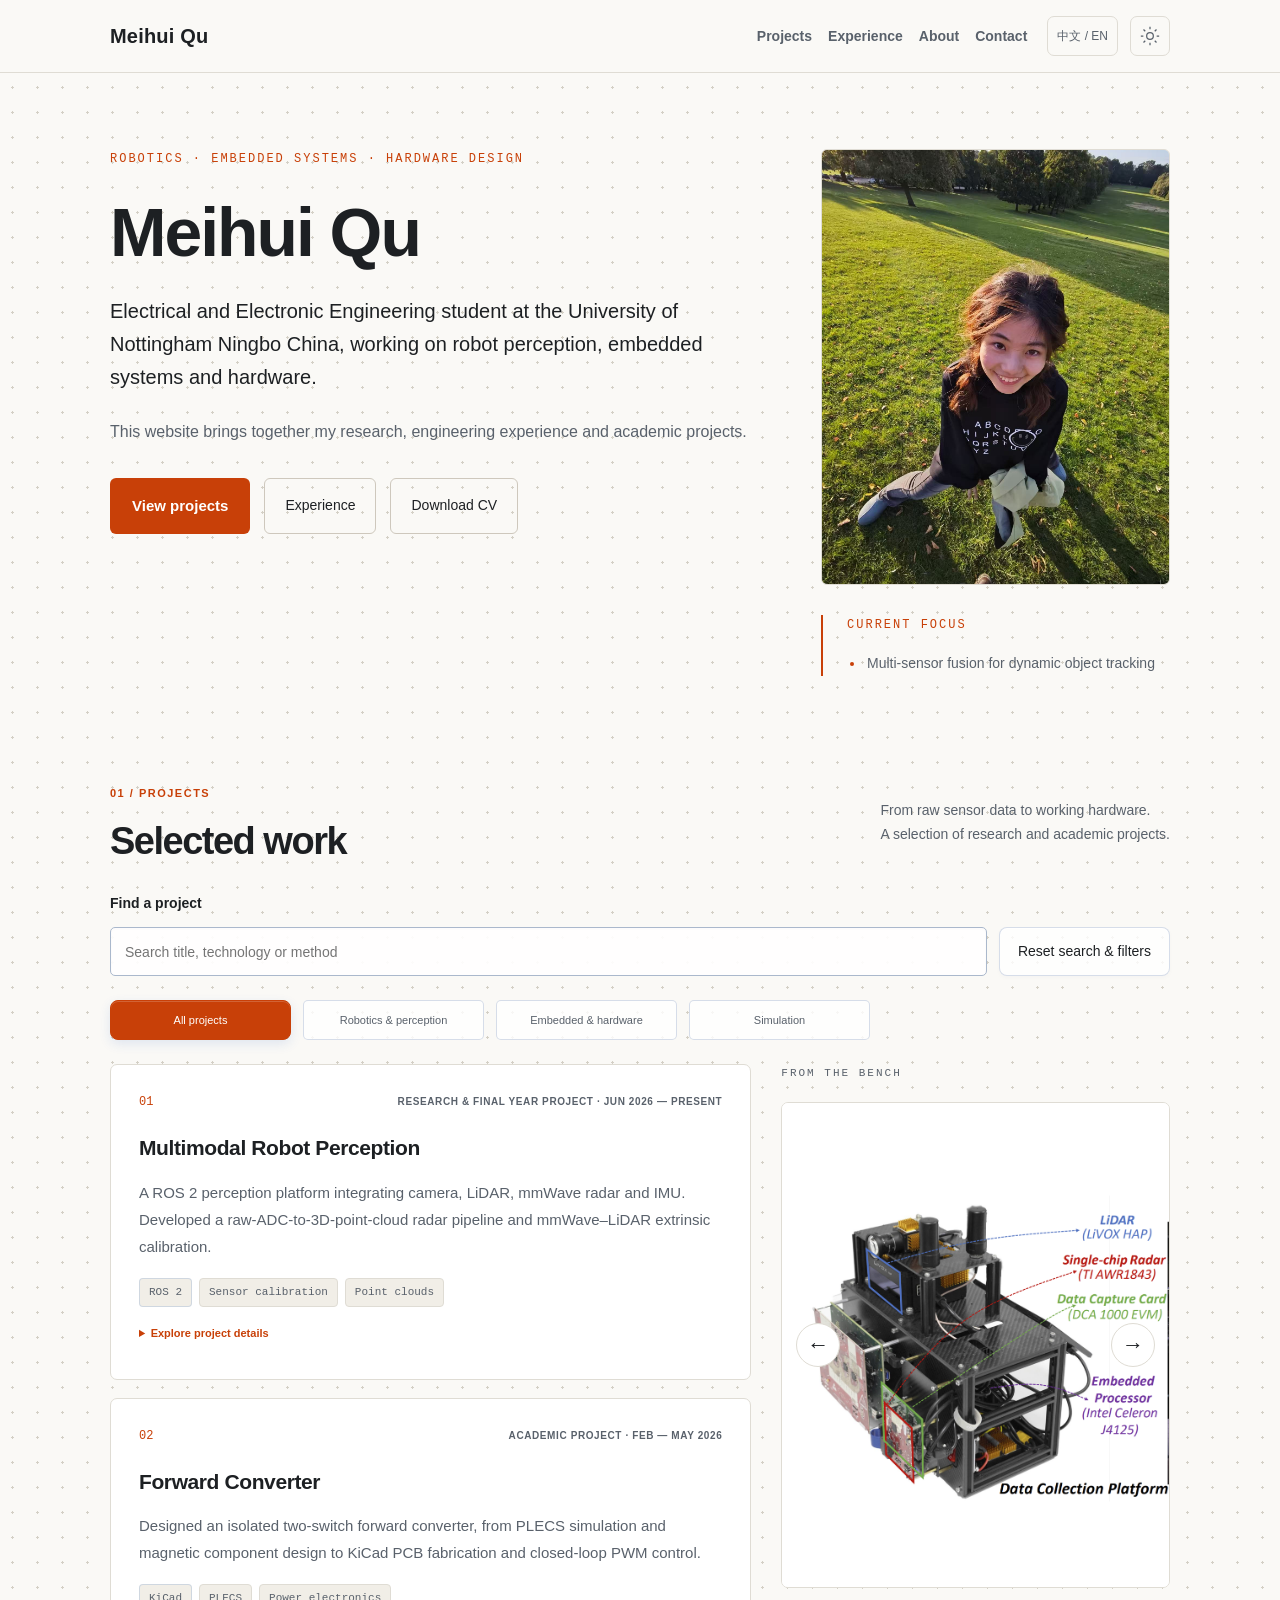
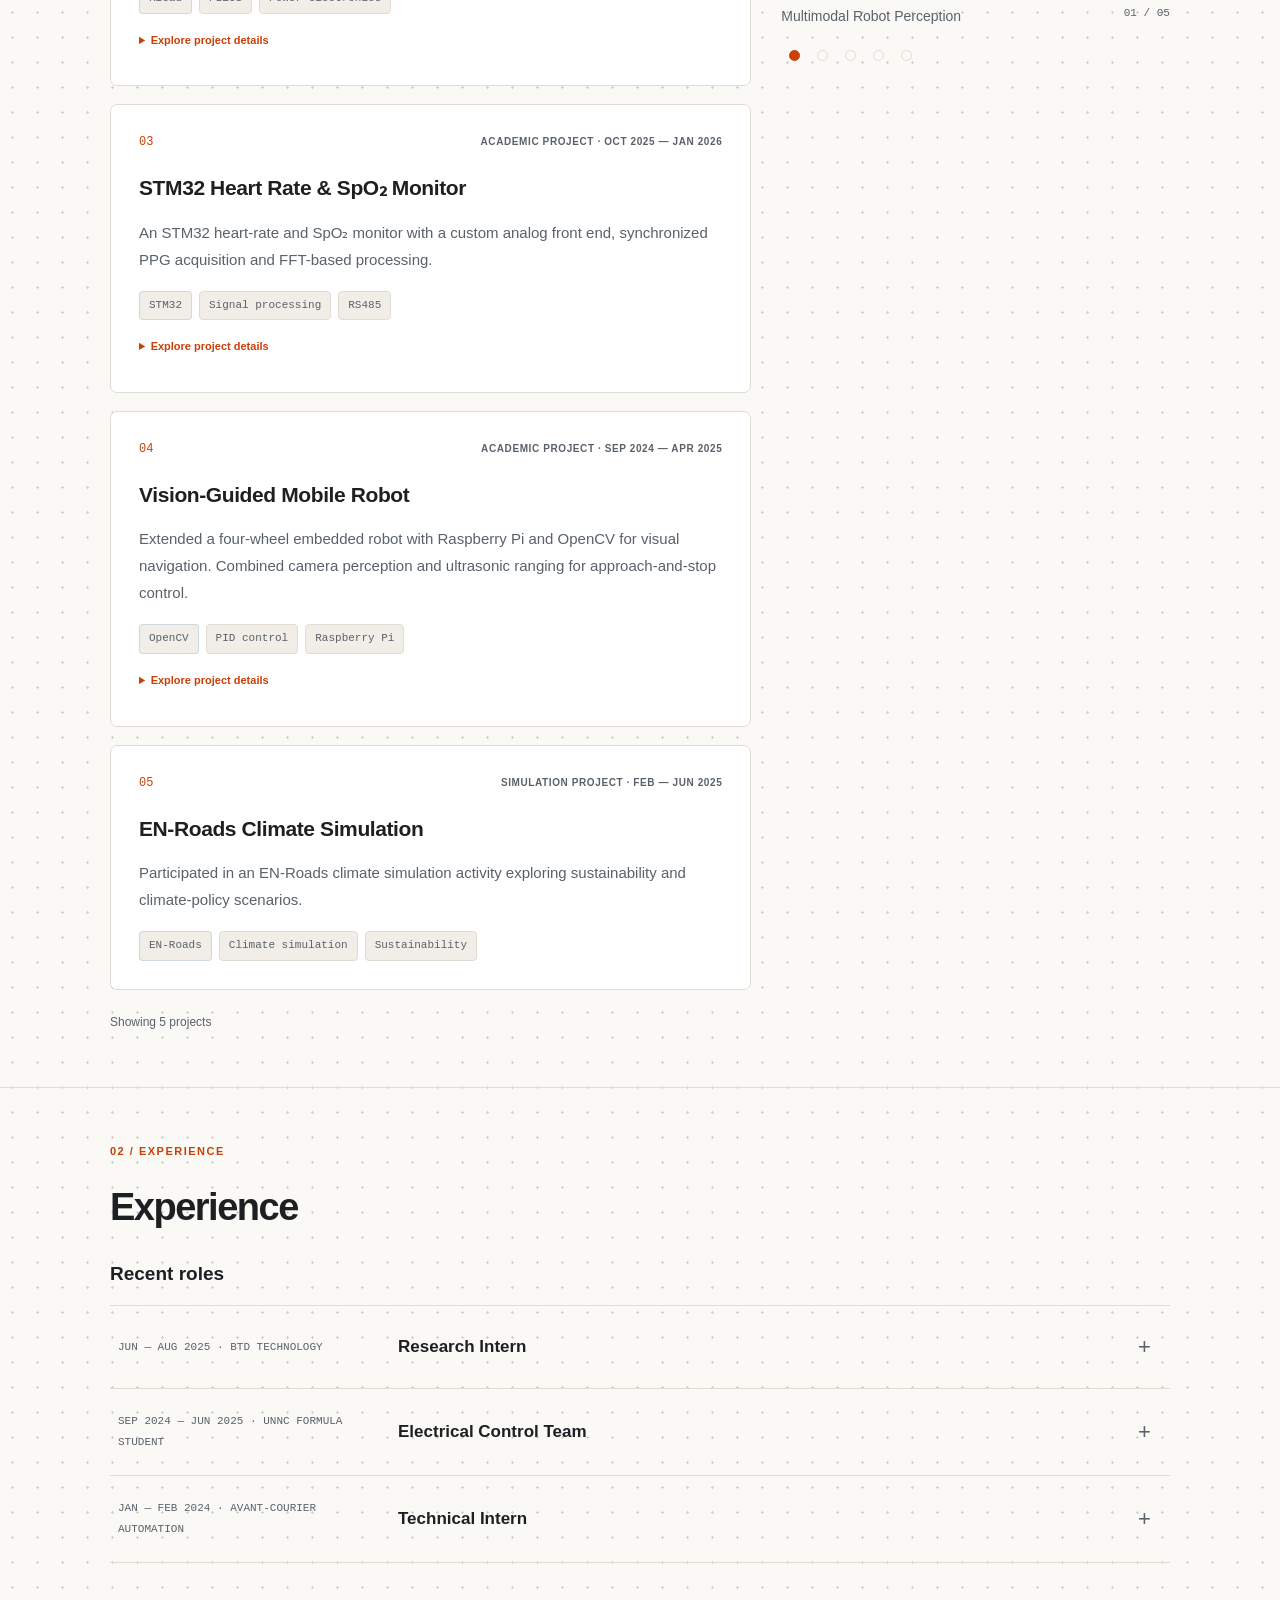
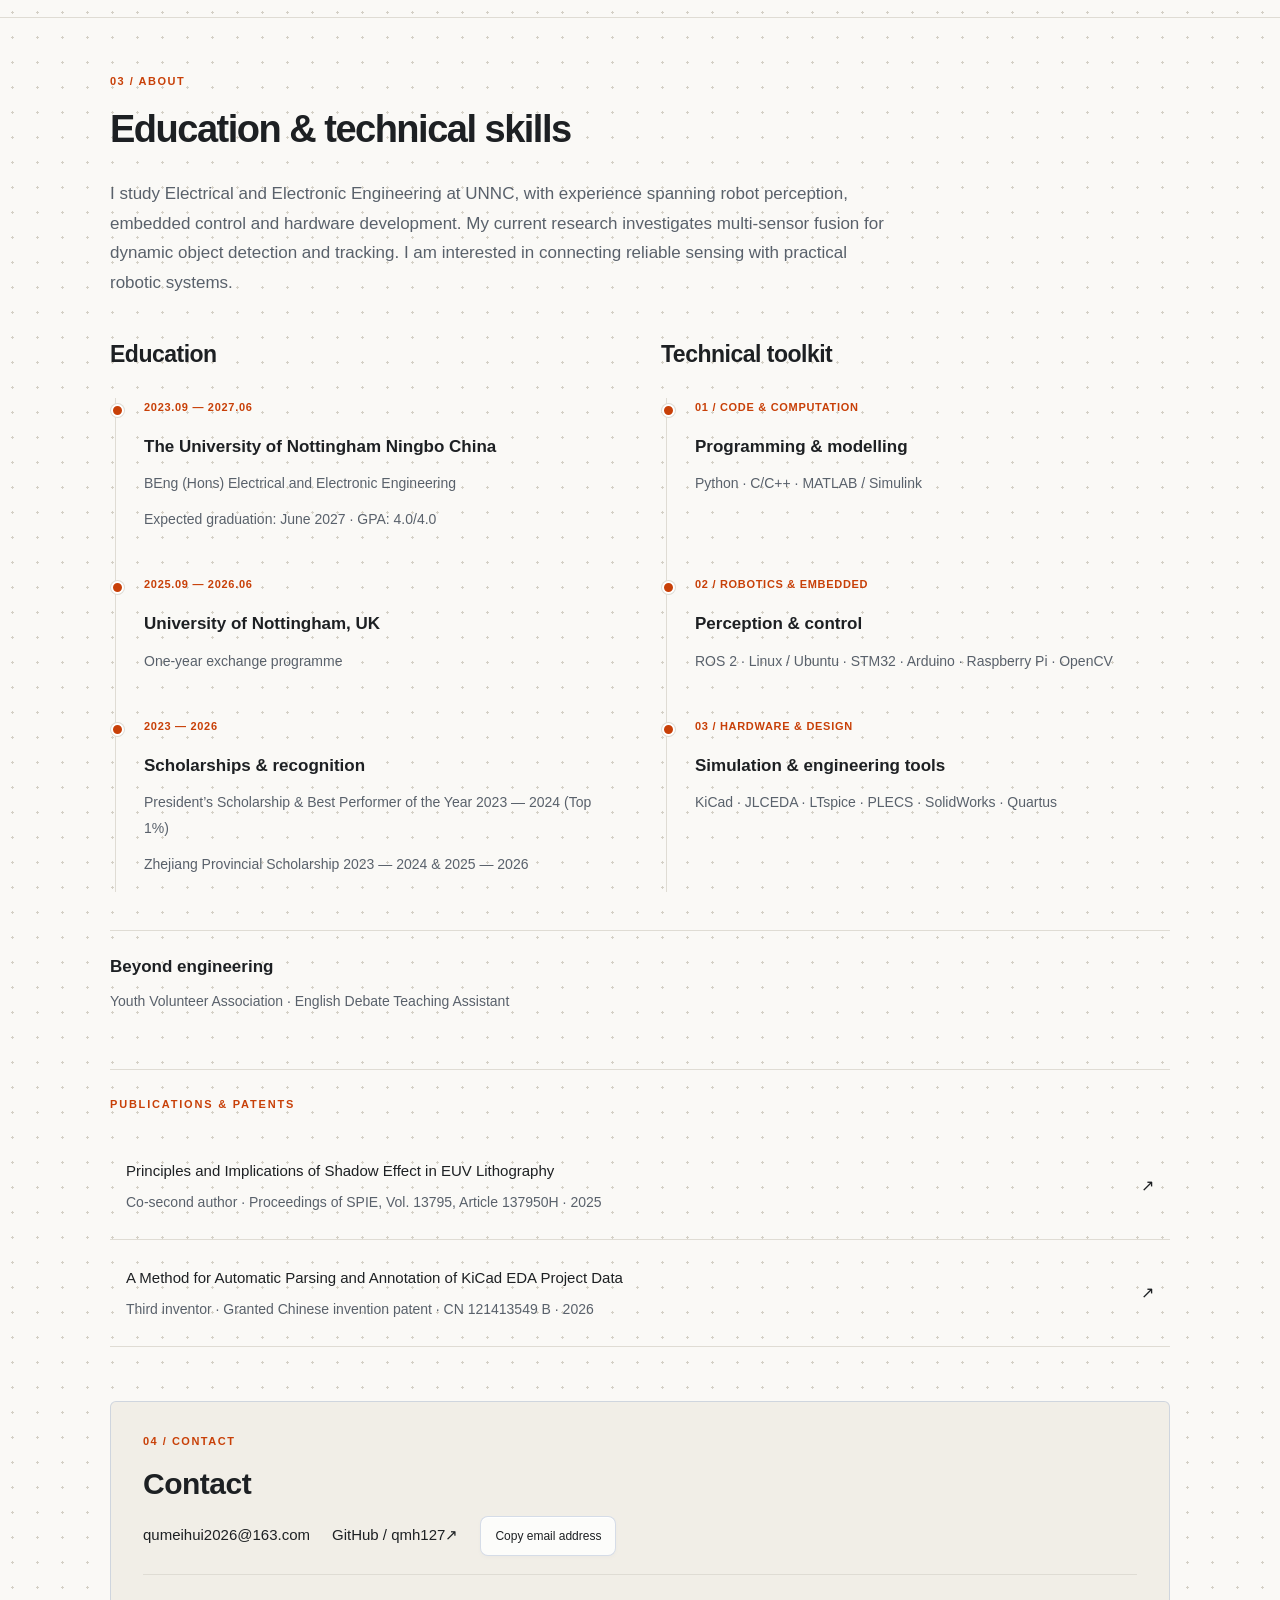
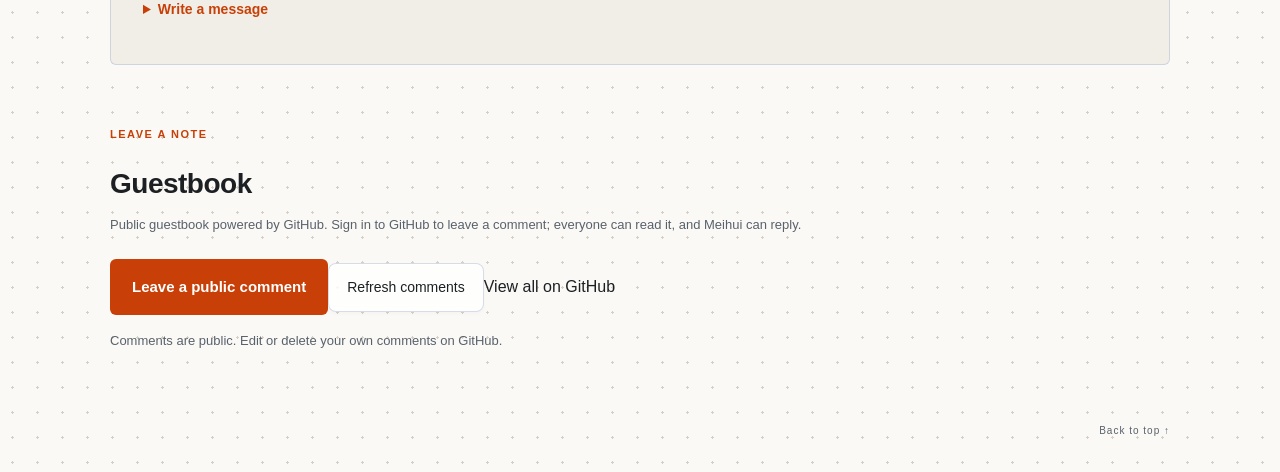
==== commit 29eefc06: "Connect public GitHub guestbook: index.html" ====
--- a/ai-guided/index.html
+++ b/ai-guided/index.html
@@ -43,6 +43,6 @@
     </section>
     <section id="contact" class="contact wrap"><p class="eyebrow">04 / CONTACT</p><h2>Contact</h2><span class="email-address">qumeihui2026@163.com <span>↗</span></span><a href="https://github.com/qmh127" target="_blank" rel="noopener noreferrer">GitHub / qmh127 <span>↗</span></a><div class="contact-tools"><button type="button" id="copy-email" class="utility-button">Copy email address</button><p id="copy-status" role="status" aria-live="polite"></p></div>
 <details class="contact-compose"><summary>Write a message</summary><form id="contact-form"><h3>Write a message</h3><p id="mail-help">Prepare a message to copy into your email or messaging app. Nothing is sent or stored by this website.</p><div class="form-row"><label>Your name<input name="name" autocomplete="name" maxlength="100" required></label><label>Your email<input name="email" type="email" autocomplete="email" maxlength="180" required></label></div><label>Subject<input name="subject" maxlength="150" required></label><label>Message<textarea name="message" rows="4" maxlength="3000" required></textarea></label><button class="utility-button" type="submit">Prepare message</button><textarea id="prepared-message" aria-label="Prepared message" readonly hidden rows="5"></textarea><p id="mail-status" role="status" aria-live="polite"></p></form></details></section>
-  <section id="guestbook" class="wrap section guestbook" aria-labelledby="guestbook-title"><p class="eyebrow">LEAVE A NOTE</p><h2 id="guestbook-title">Guestbook</h2><p class="guestbook-notice">Local guestbook: notes are saved only in this browser. They are not public and are not sent to Meihui.</p><form id="guestbook-form"><div class="form-row"><label>Name<input name="author" maxlength="60" autocomplete="nickname" required></label><label>Message<textarea name="note" rows="3" maxlength="1000" required></textarea></label></div><button type="submit" class="utility-button">Save note locally</button><p id="guestbook-status" role="status" aria-live="polite"></p></form><div id="guestbook-list" aria-label="Saved local notes"></div><p id="guestbook-empty">No notes saved in this browser yet.</p></section></main><footer class="wrap"><a href="#">Back to top ↑</a></footer>
+  <section id="guestbook" class="wrap section guestbook" aria-labelledby="guestbook-title"><p class="eyebrow">LEAVE A NOTE</p><h2 id="guestbook-title">Guestbook</h2><p class="guestbook-notice">Public guestbook powered by GitHub. Sign in to GitHub to leave a comment; everyone can read it, and Meihui can reply.</p><div class="guestbook-actions"><a class="button" href="https://github.com/qmh127/cw1-ai-generated/issues/2#new_comment_field" target="_blank" rel="noopener noreferrer">Leave a public comment</a><button id="guestbook-refresh" type="button" class="utility-button">Refresh comments</button><a href="https://github.com/qmh127/cw1-ai-generated/issues/2" target="_blank" rel="noopener noreferrer">View all on GitHub</a></div><p id="guestbook-status" role="status" aria-live="polite"></p><div id="guestbook-list" aria-label="Public comments" aria-busy="false"></div><p id="guestbook-empty" hidden>No public comments yet. Be the first to leave a note.</p><p class="guestbook-notice">Comments are public. Edit or delete your own comments on GitHub.</p></section></main><footer class="wrap"><a href="#">Back to top ↑</a></footer>
 </body>
 </html>
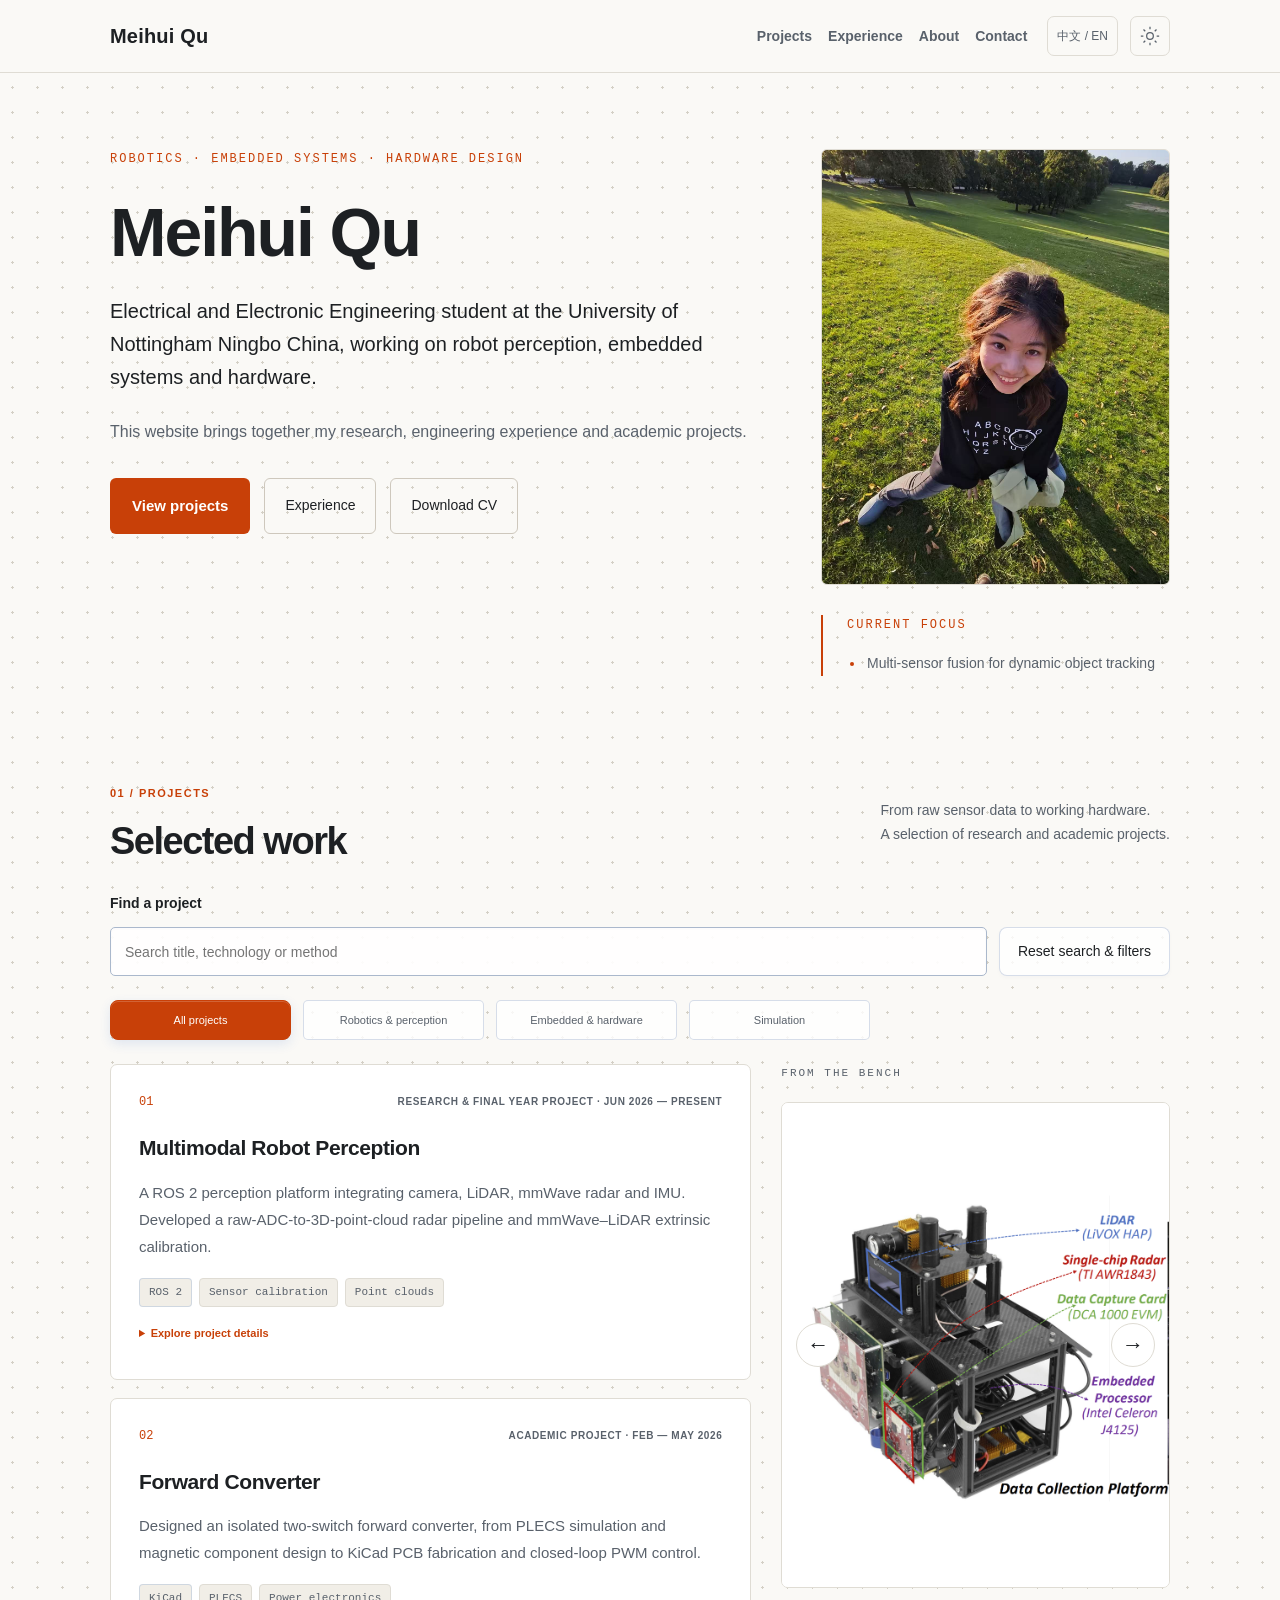
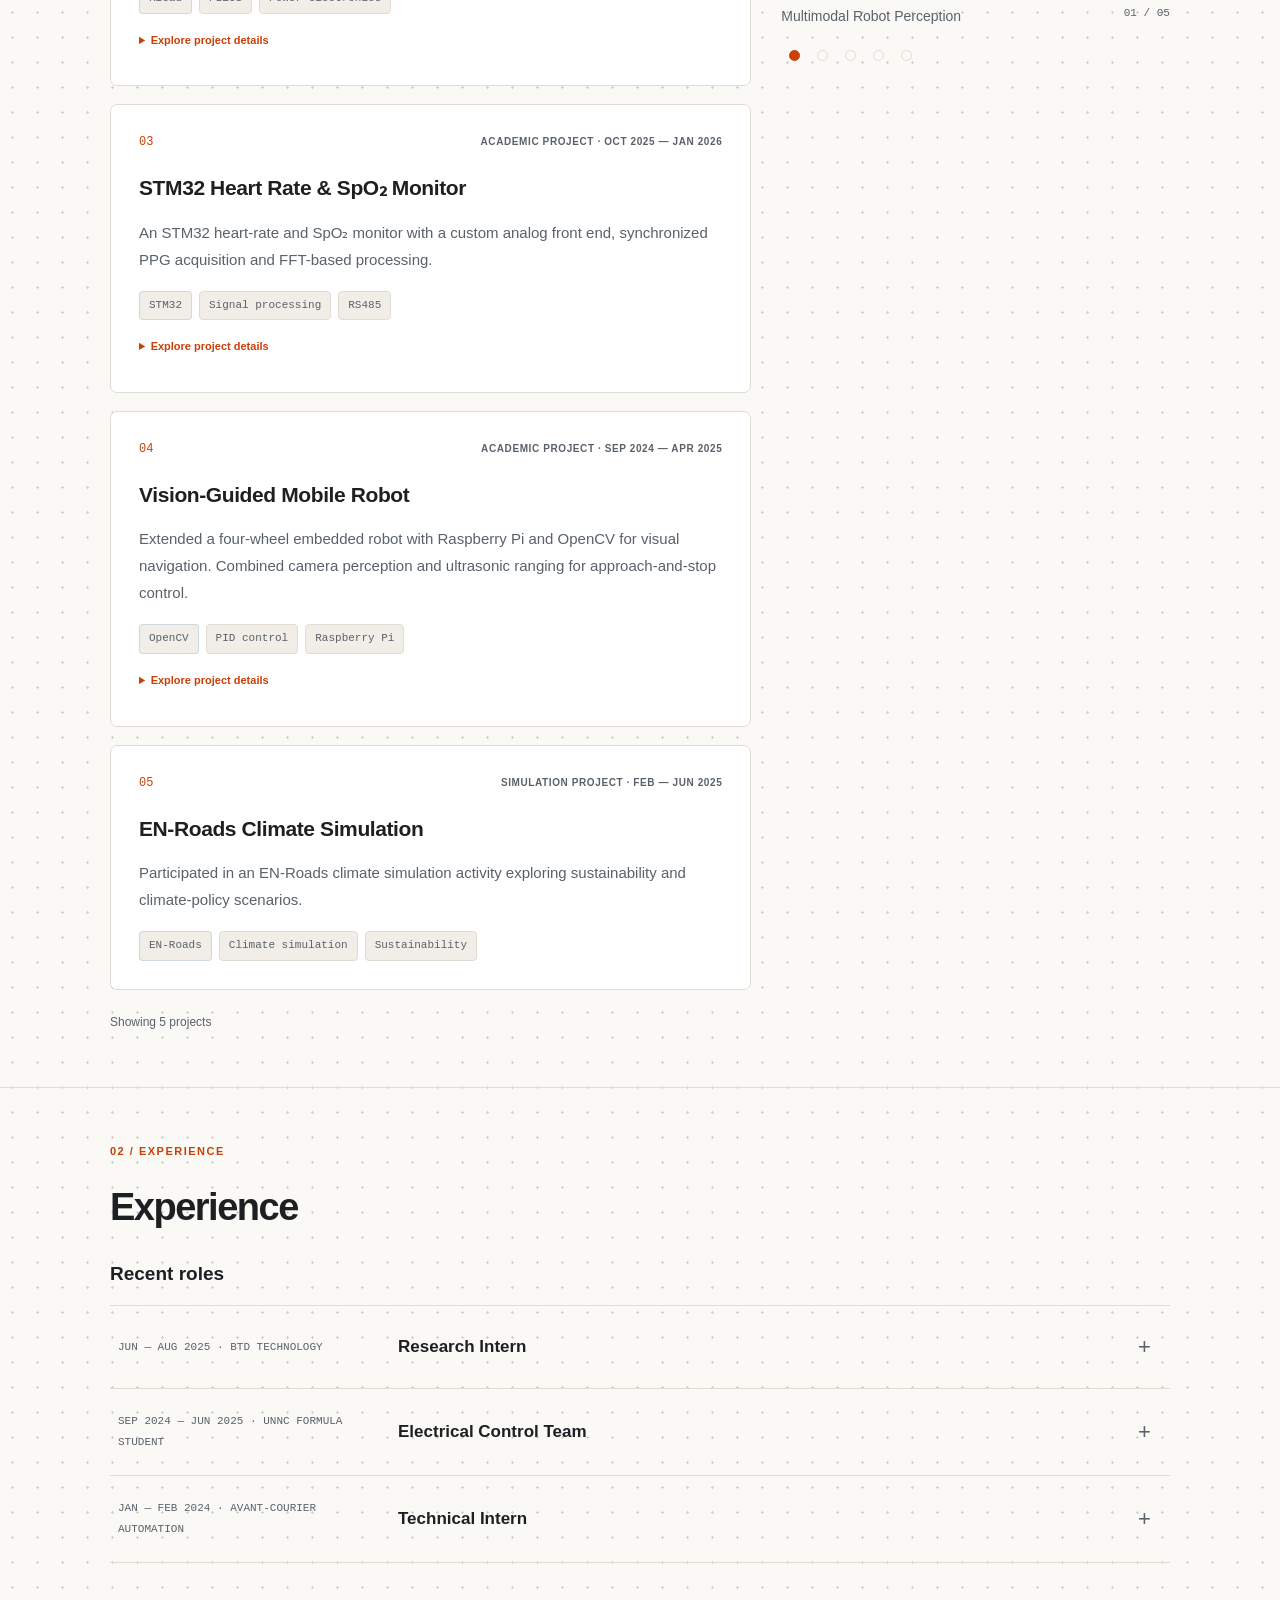
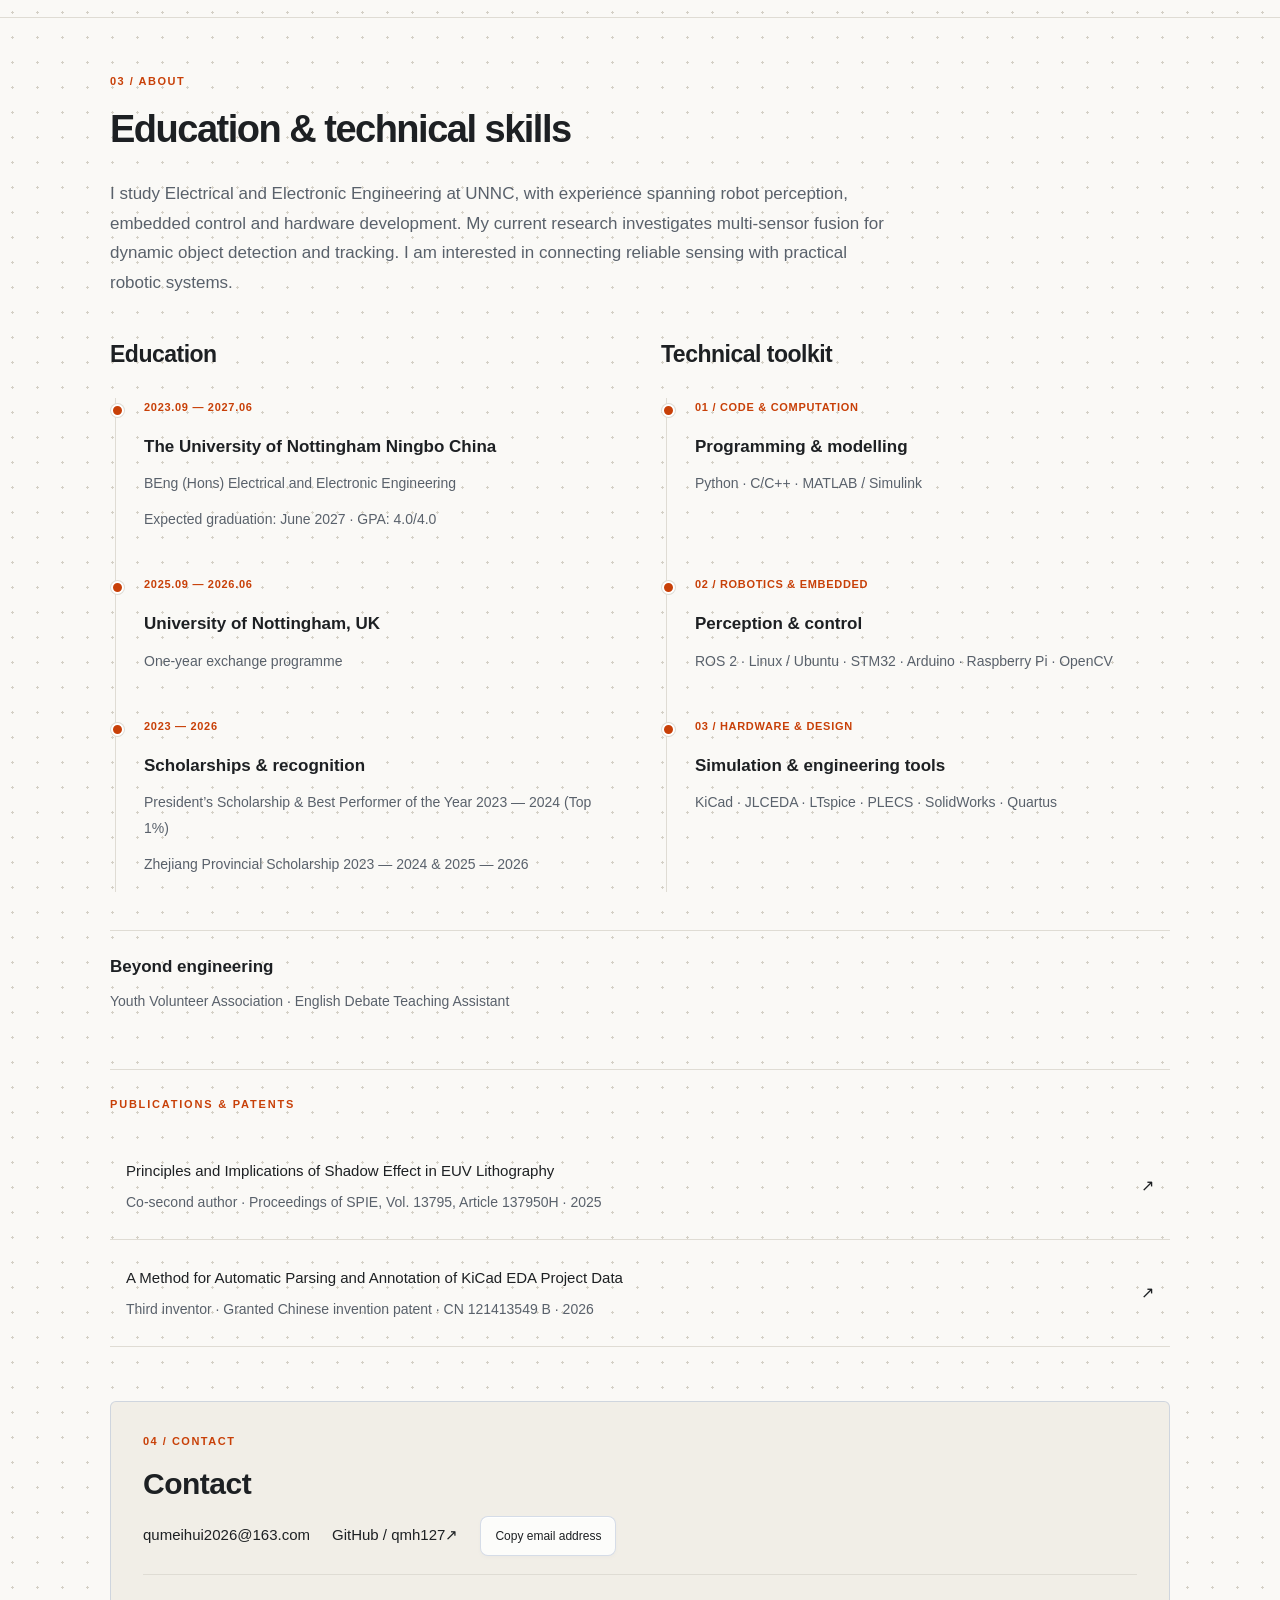
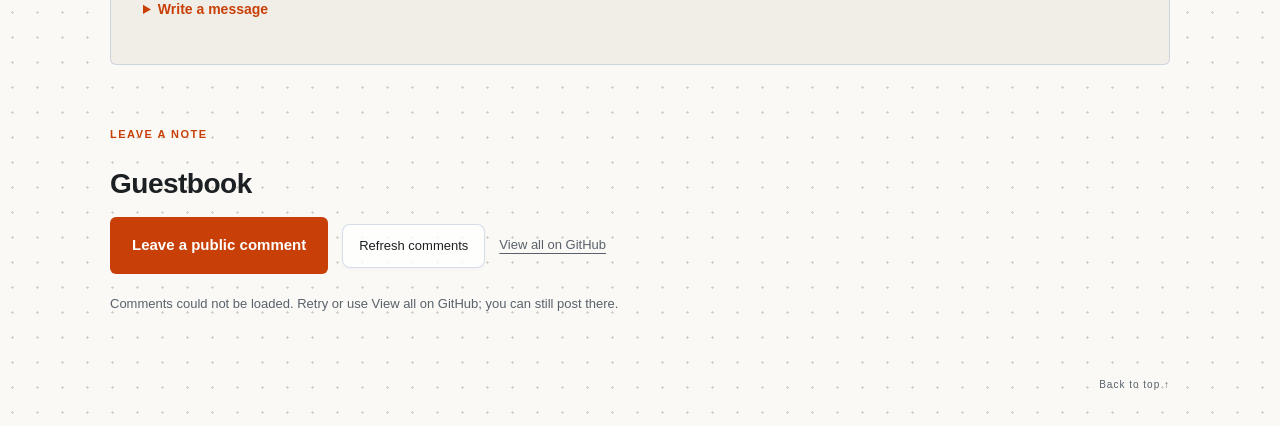
==== commit abf3928c: "Simplify guestbook copy and remove photo setup prompt" ====
--- a/ai-guided/index.html
+++ b/ai-guided/index.html
@@ -24,7 +24,7 @@
         <article class="project" aria-label="Project card; use Explore project details to expand" data-category="embedded"><div class="project-body"><p class="project-meta">ACADEMIC PROJECT · FEB — MAY 2026</p><h3>Forward Converter</h3><p>Designed an isolated two-switch forward converter, from PLECS simulation and magnetic component design to KiCad PCB fabrication and closed-loop PWM control.</p><div class="tags"><span>KiCad</span><span>PLECS</span><span>Power electronics</span></div></div><details class="project-details"><summary>Explore project details</summary><div><h4>Two-switch forward converter</h4><p>Designed the topology, power stage and magnetic components; simulated ideal and non-ideal behaviour in PLECS; completed PCB design, fabrication and hardware integration with KiCad. Implemented open- and closed-loop PWM control and evaluated voltage regulation across varying loads.</p></div></details></article>
         <article class="project" aria-label="Project card; use Explore project details to expand" data-category="embedded"><div class="project-body"><p class="project-meta">ACADEMIC PROJECT · OCT 2025 — JAN 2026</p><h3>STM32 Heart Rate & SpO&#8322; Monitor</h3><p>An STM32 heart-rate and SpO₂ monitor with a custom analog front end, synchronized PPG acquisition and FFT-based processing.</p><div class="tags"><span>STM32</span><span>Signal processing</span><span>RS485</span></div></div><details class="project-details"><summary>Explore project details</summary><div><h4>STM32 heart-rate and SpO₂ monitor</h4><p>Designed the analog front end and synchronized red/infrared LED modulation with ADC sampling. Used FFT and AC/DC ratio analysis, with a CPLD remote display connected over RS485.</p></div></details></article>
         <article class="project" aria-label="Project card; use Explore project details to expand" data-category="robotics"><div class="project-body"><p class="project-meta">ACADEMIC PROJECT · SEP 2024 — APR 2025</p><h3>Vision-Guided Mobile Robot</h3><p>Extended a four-wheel embedded robot with Raspberry Pi and OpenCV for visual navigation. Combined camera perception and ultrasonic ranging for approach-and-stop control.</p><div class="tags"><span>OpenCV</span><span>PID control</span><span>Raspberry Pi</span></div></div><details class="project-details"><summary>Explore project details</summary><div><h4>Vision-driven mobile robot</h4><p>Built low-level motor control, dual-MCU communication and PID line following. Added a Raspberry Pi and OpenCV for line detection, target recognition and navigation behaviour. Combined visual perception and ultrasonic ranging for approach-and-stop control.</p></div></details></article>
-      <article class="project" aria-label="Project card; use Explore project details to expand" data-category="simulation"><div class="project-body"><p class="project-meta">SIMULATION PROJECT · FEB — JUN 2025</p><h3>EN-Roads Climate Simulation</h3><p>Participated in an EN-Roads climate simulation activity exploring sustainability and climate-policy scenarios.</p><div class="tags"><span>EN-Roads</span><span>Climate simulation</span><span>Sustainability</span></div></div></article></div><p class="empty-projects" hidden>No matching projects. Try another keyword or reset the filters.</p><p class="filter-status" role="status" aria-live="polite">Showing all 5 projects</p></div><aside class="project-gallery" aria-label="Project photo gallery"><p class="gallery-heading">FROM THE BENCH</p><div class="gallery-stage"><img id="gallery-image" alt="" hidden><div id="gallery-placeholder"><span>Project photographs</span><p>Add your own photos to preview them here.</p></div><div class="gallery-arrows"><button type="button" id="gallery-prev" aria-label="Previous photograph">&#8592;</button><button type="button" id="gallery-next" aria-label="Next photograph">&#8594;</button></div></div><div class="gallery-caption"><p id="gallery-title" role="status" aria-live="polite">Multimodal Robot Perception</p><span id="gallery-count">01 / 05</span></div><div class="gallery-dots" role="group" aria-label="Choose photograph"></div></aside></div>
+      <article class="project" aria-label="Project card; use Explore project details to expand" data-category="simulation"><div class="project-body"><p class="project-meta">SIMULATION PROJECT · FEB — JUN 2025</p><h3>EN-Roads Climate Simulation</h3><p>Participated in an EN-Roads climate simulation activity exploring sustainability and climate-policy scenarios.</p><div class="tags"><span>EN-Roads</span><span>Climate simulation</span><span>Sustainability</span></div></div></article></div><p class="empty-projects" hidden>No matching projects. Try another keyword or reset the filters.</p><p class="filter-status" role="status" aria-live="polite">Showing all 5 projects</p></div><aside class="project-gallery" aria-label="Project photo gallery"><p class="gallery-heading">FROM THE BENCH</p><div class="gallery-stage"><img id="gallery-image" alt="" hidden><div id="gallery-placeholder"><span>Project photographs</span></div><div class="gallery-arrows"><button type="button" id="gallery-prev" aria-label="Previous photograph">&#8592;</button><button type="button" id="gallery-next" aria-label="Next photograph">&#8594;</button></div></div><div class="gallery-caption"><p id="gallery-title" role="status" aria-live="polite">Multimodal Robot Perception</p><span id="gallery-count">01 / 05</span></div><div class="gallery-dots" role="group" aria-label="Choose photograph"></div></aside></div>
     </section>
     <section id="journey" class="experience section"><div class="wrap experience-grid"><div><p class="eyebrow">02 / EXPERIENCE</p><h2>Experience</h2><p class="muted">Research, industry and the workshop floor.<br>Different settings. The same curiosity.</p></div><h3 class="roles-heading">Recent roles</h3><div class="timeline"><details class="role-detail"><summary><span class="role-date">JUN — AUG 2025 · BTD TECHNOLOGY</span><strong>Research Intern</strong><span class="role-indicator" aria-hidden="true">+</span></summary><div class="role-description"><p>Built PCB/EDA datasets and KiCad/JLCEDA parsing workflows. Collaborated on a YOLO and connectivity fusion pipeline that improved component recognition accuracy.</p></div></details><details class="role-detail"><summary><span class="role-date">SEP 2024 — JUN 2025 · UNNC FORMULA STUDENT</span><strong>Electrical Control Team</strong><span class="role-indicator" aria-hidden="true">+</span></summary><div class="role-description"><p>Contributed to low-voltage safety and shutdown architecture, designed and validated a high-voltage discharge circuit, and supported vehicle wiring and electrical debugging.</p></div></details><details class="role-detail"><summary><span class="role-date">JAN — FEB 2024 · AVANT-COURIER AUTOMATION</span><strong>Technical Intern</strong><span class="role-indicator" aria-hidden="true">+</span></summary><div class="role-description"><p>Programmed Epson and Kawasaki industrial robots, calibrated motion paths and developed a C# HMI for task control, monitoring and production-line demonstrations.</p></div></details></div></div></section>
     <section id="about" class="wrap section"><div class="section-heading"><div><p class="eyebrow">03 / ABOUT</p><h2>Education & technical skills</h2></div></div><p class="about-intro">I study Electrical and Electronic Engineering at UNNC, with experience spanning robot perception, embedded control and hardware development. My current research investigates multi-sensor fusion for dynamic object detection and tracking. I am interested in connecting reliable sensing with practical robotic systems.</p><div class="background-axes">
@@ -43,6 +43,6 @@
     </section>
     <section id="contact" class="contact wrap"><p class="eyebrow">04 / CONTACT</p><h2>Contact</h2><span class="email-address">qumeihui2026@163.com <span>↗</span></span><a href="https://github.com/qmh127" target="_blank" rel="noopener noreferrer">GitHub / qmh127 <span>↗</span></a><div class="contact-tools"><button type="button" id="copy-email" class="utility-button">Copy email address</button><p id="copy-status" role="status" aria-live="polite"></p></div>
 <details class="contact-compose"><summary>Write a message</summary><form id="contact-form"><h3>Write a message</h3><p id="mail-help">Prepare a message to copy into your email or messaging app. Nothing is sent or stored by this website.</p><div class="form-row"><label>Your name<input name="name" autocomplete="name" maxlength="100" required></label><label>Your email<input name="email" type="email" autocomplete="email" maxlength="180" required></label></div><label>Subject<input name="subject" maxlength="150" required></label><label>Message<textarea name="message" rows="4" maxlength="3000" required></textarea></label><button class="utility-button" type="submit">Prepare message</button><textarea id="prepared-message" aria-label="Prepared message" readonly hidden rows="5"></textarea><p id="mail-status" role="status" aria-live="polite"></p></form></details></section>
-  <section id="guestbook" class="wrap section guestbook" aria-labelledby="guestbook-title"><p class="eyebrow">LEAVE A NOTE</p><h2 id="guestbook-title">Guestbook</h2><p class="guestbook-notice">Public guestbook powered by GitHub. Sign in to GitHub to leave a comment; everyone can read it, and Meihui can reply.</p><div class="guestbook-actions"><a class="button" href="https://github.com/qmh127/cw1-ai-generated/issues/2#new_comment_field" target="_blank" rel="noopener noreferrer">Leave a public comment</a><button id="guestbook-refresh" type="button" class="utility-button">Refresh comments</button><a href="https://github.com/qmh127/cw1-ai-generated/issues/2" target="_blank" rel="noopener noreferrer">View all on GitHub</a></div><p id="guestbook-status" role="status" aria-live="polite"></p><div id="guestbook-list" aria-label="Public comments" aria-busy="false"></div><p id="guestbook-empty" hidden>No public comments yet. Be the first to leave a note.</p><p class="guestbook-notice">Comments are public. Edit or delete your own comments on GitHub.</p></section></main><footer class="wrap"><a href="#">Back to top ↑</a></footer>
+  <section id="guestbook" class="wrap section guestbook" aria-labelledby="guestbook-title"><p class="eyebrow">LEAVE A NOTE</p><h2 id="guestbook-title">Guestbook</h2><div class="guestbook-actions"><a class="button" href="https://github.com/qmh127/cw1-ai-generated/issues/2#new_comment_field" target="_blank" rel="noopener noreferrer">Leave a public comment</a><button id="guestbook-refresh" type="button" class="utility-button">Refresh comments</button><a href="https://github.com/qmh127/cw1-ai-generated/issues/2" target="_blank" rel="noopener noreferrer">View all on GitHub</a></div><p id="guestbook-status" role="status" aria-live="polite"></p><div id="guestbook-list" aria-label="Public comments" aria-busy="false"></div><p id="guestbook-empty" hidden></p></section></main><footer class="wrap"><a href="#">Back to top ↑</a></footer>
 </body>
 </html>
--- a/ai-guided/profile-polish.css
+++ b/ai-guided/profile-polish.css
@@ -55,3 +55,4 @@
 .gallery-stage #gallery-image[hidden]{display:none}
 .gallery-arrows{inset:50% 14px auto;transform:none;translate:0 -50%;align-items:center}
 .gallery-arrows button{display:flex;align-items:center;justify-content:center;padding:0;line-height:1;flex-shrink:0}
+.guestbook-actions{display:flex;flex-wrap:wrap;align-items:center;gap:14px;margin:18px 0}.guestbook-actions .button,.guestbook-actions .utility-button{font-size:13px;min-height:44px;padding:11px 16px}.guestbook-actions>a:last-child{font-size:13px;color:var(--muted);text-decoration:underline;text-underline-offset:4px}.guestbook-note a{font-size:12px;color:var(--accent);margin-left:auto}.guestbook-note strong{overflow-wrap:anywhere}#guestbook-list[aria-busy=true]{opacity:.6}
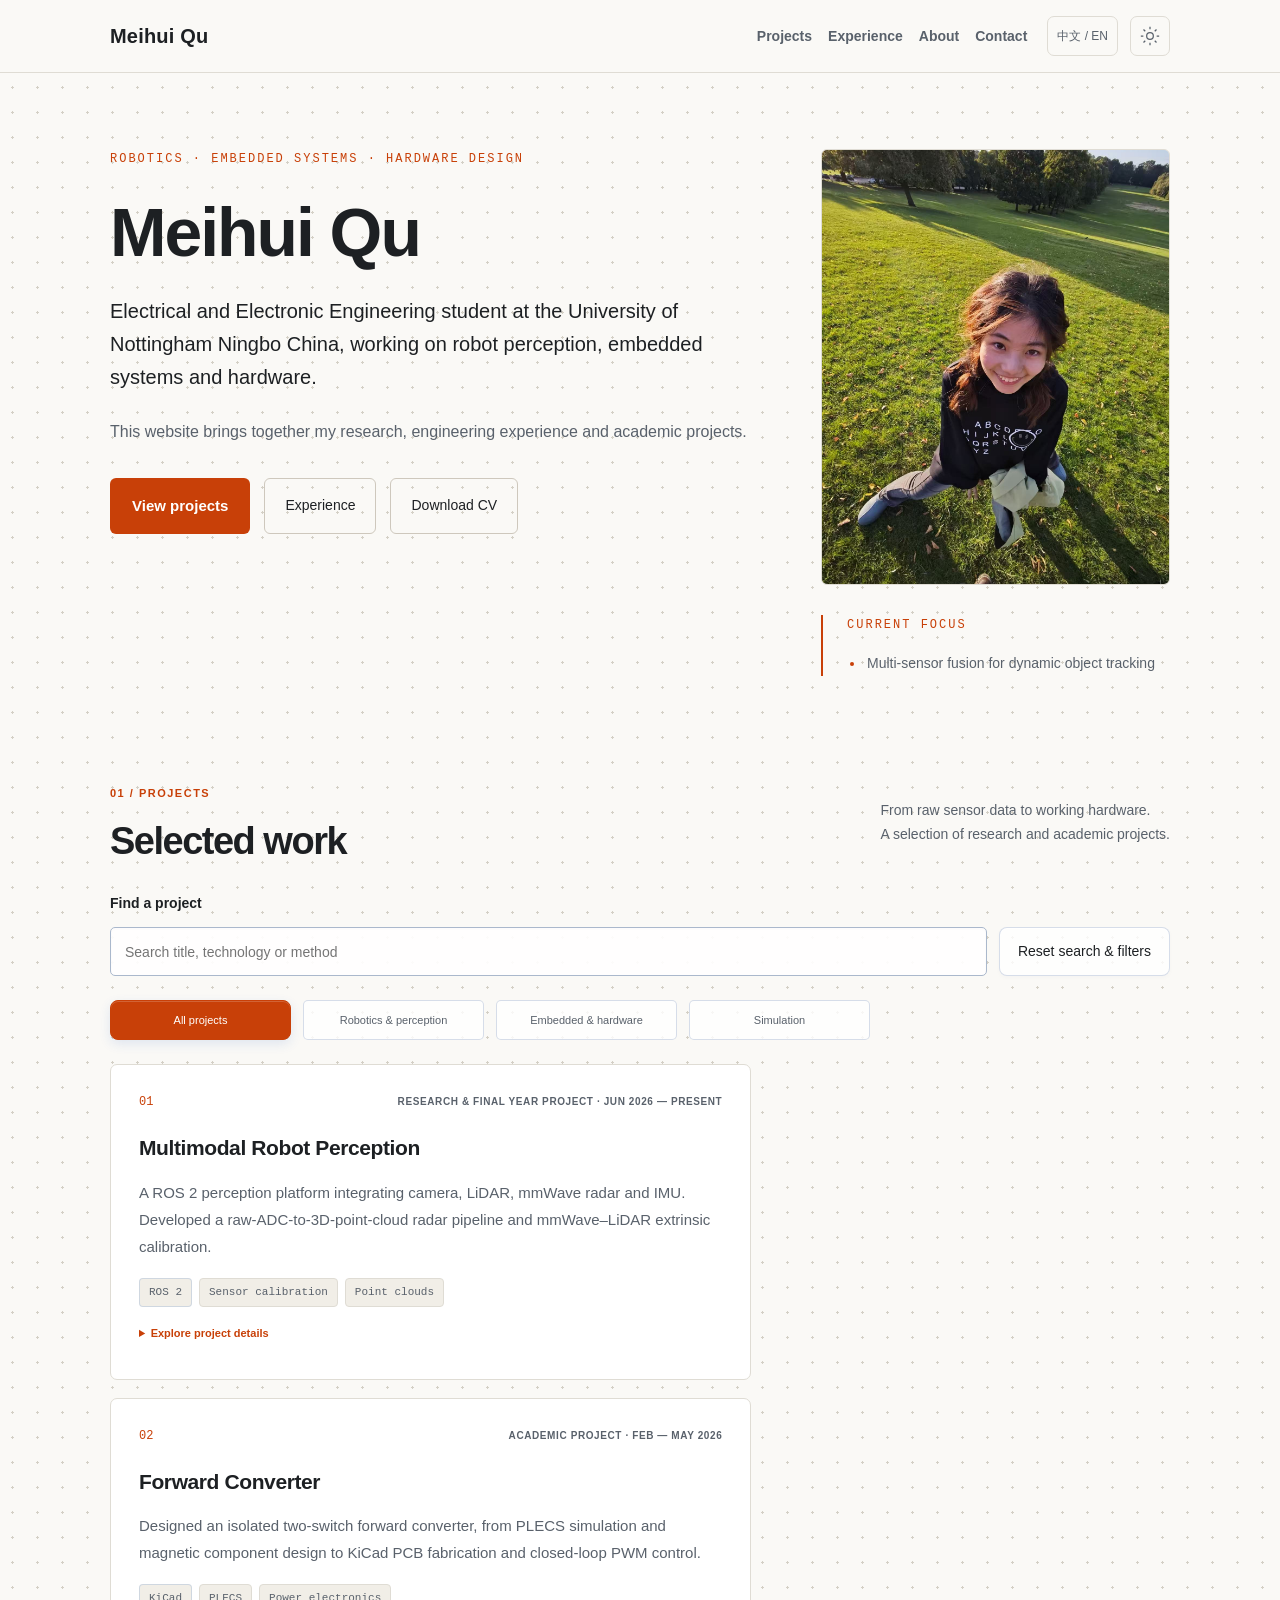
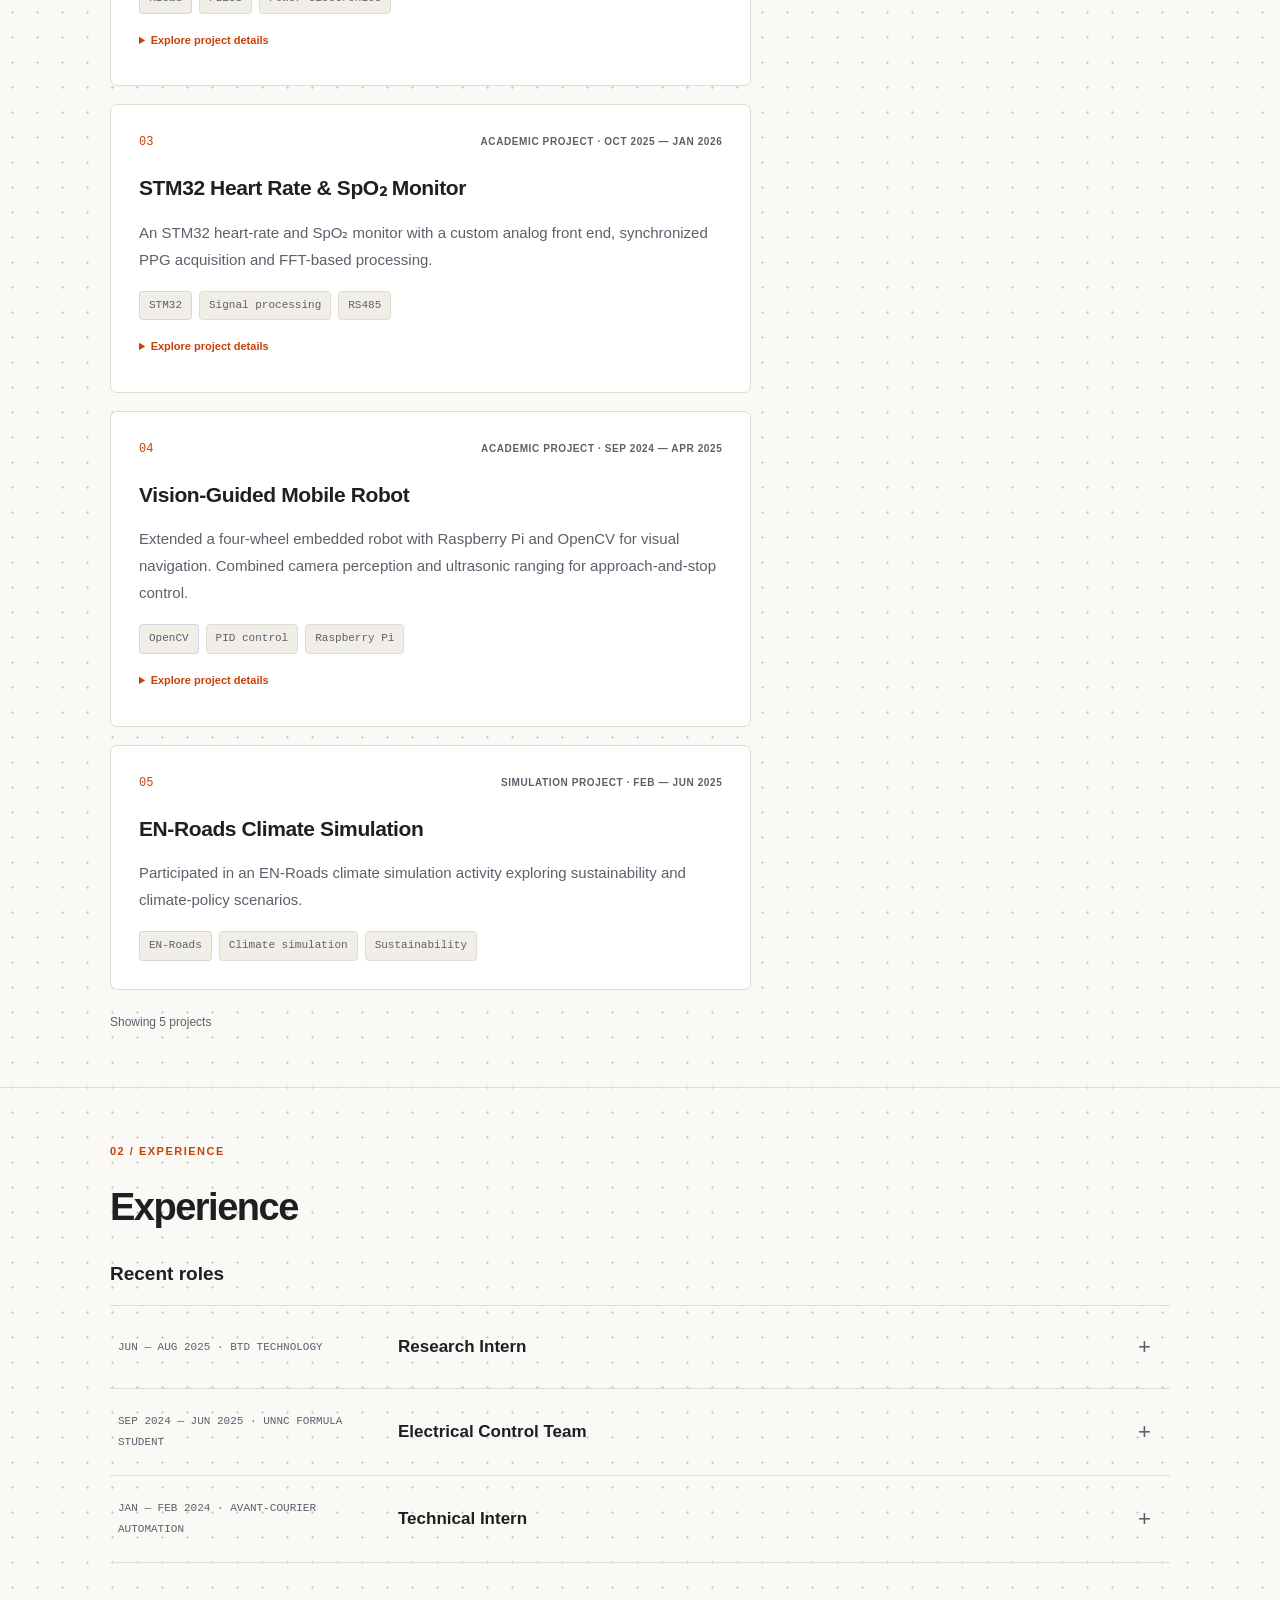
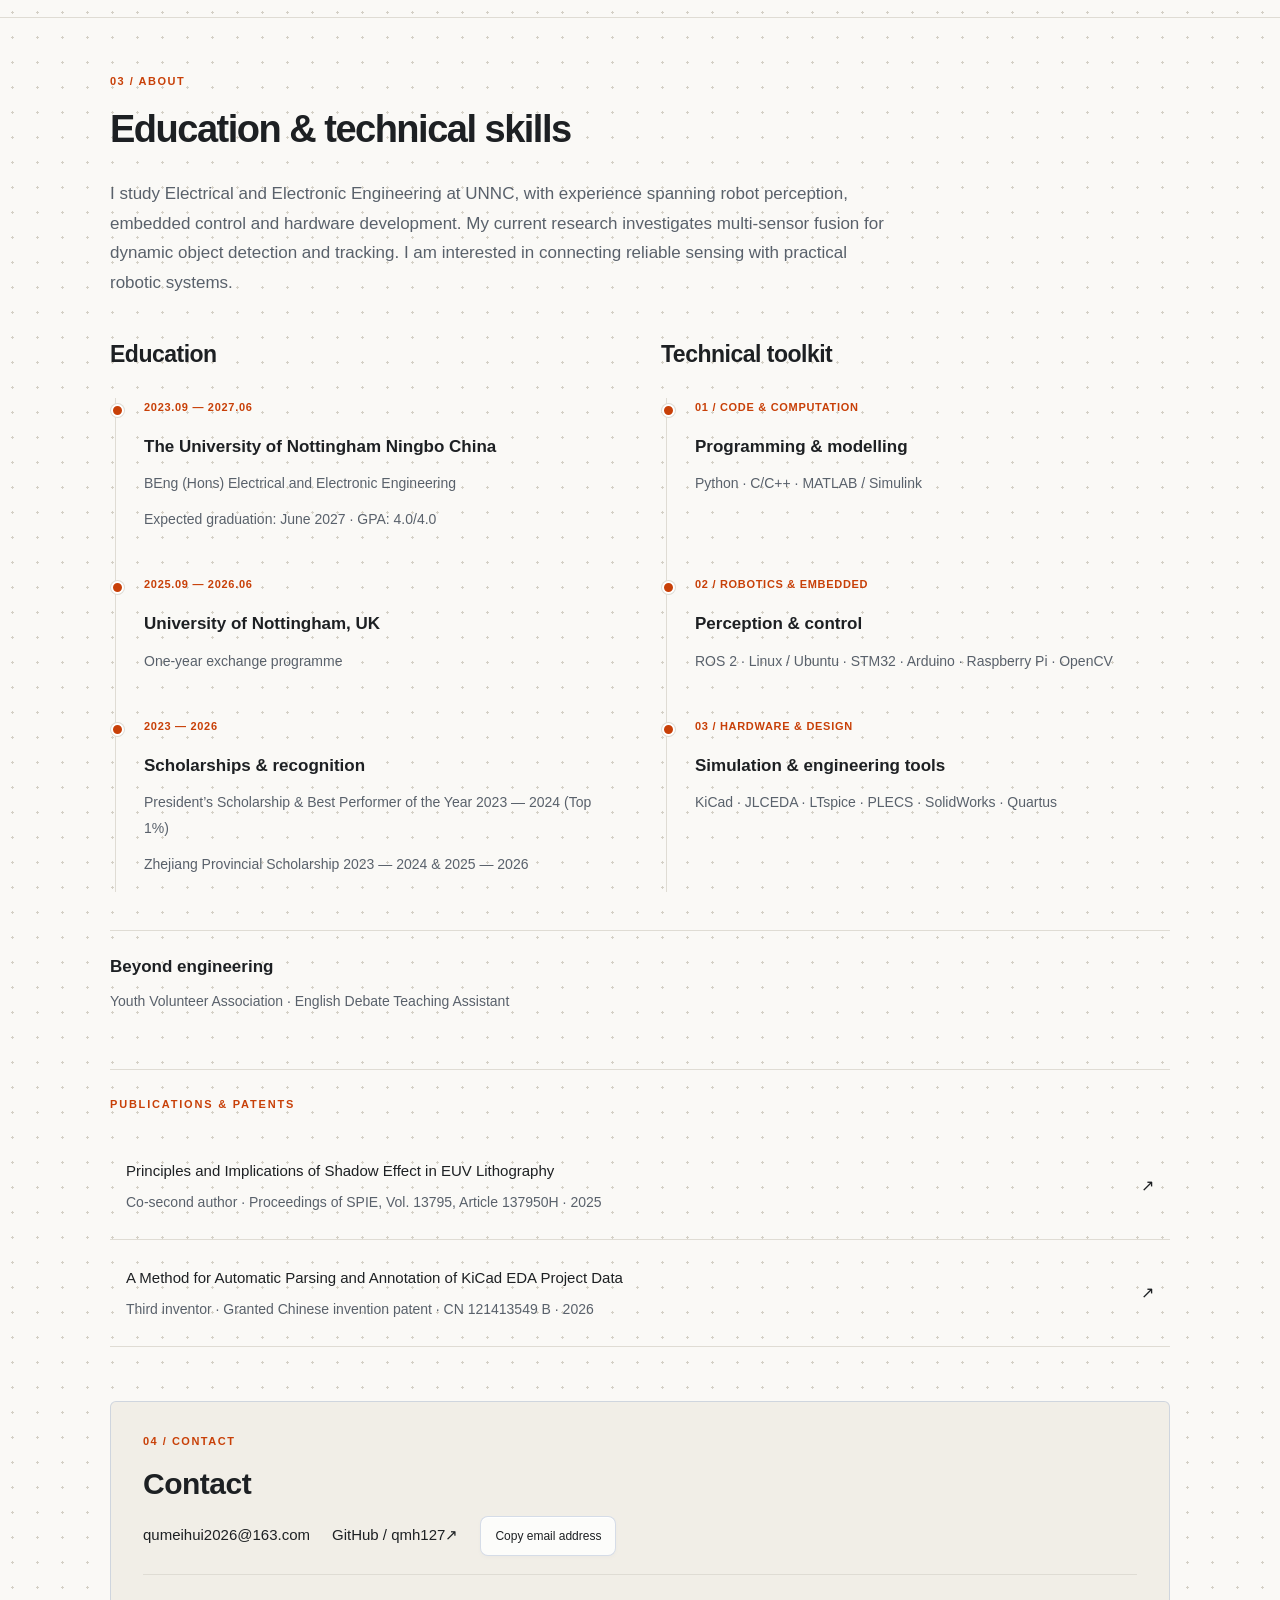
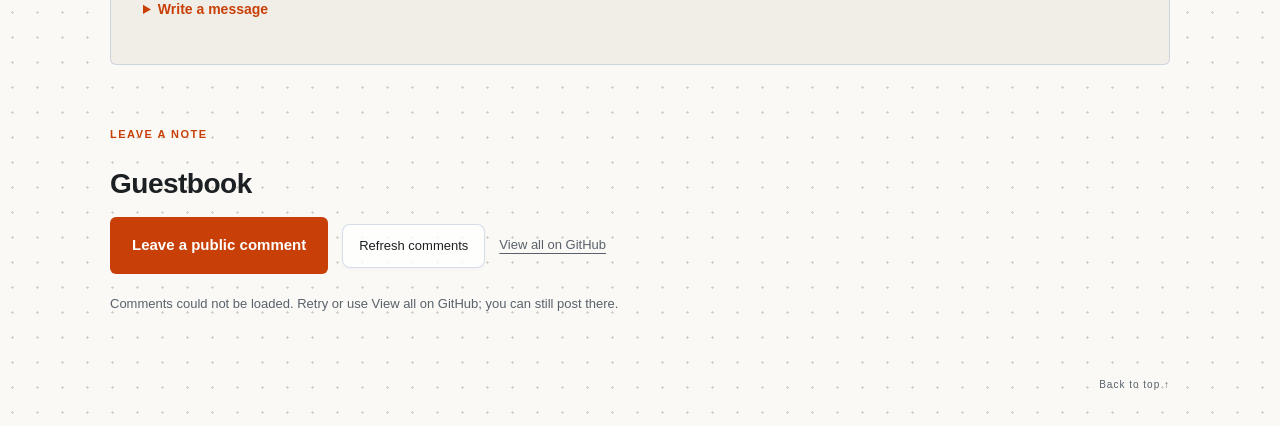
==== commit 24fcc194: "Refresh cached portfolio script for inline comments" ====
--- a/ai-guided/index.html
+++ b/ai-guided/index.html
@@ -10,7 +10,7 @@
   <link rel="stylesheet" href="enhancements.css">
   <link rel="stylesheet" href="white.css"><link rel="stylesheet" href="reference-home.css"><link rel="stylesheet" href="selected-work.css"><link rel="stylesheet" href="profile-polish.css">
   <script src="translations.js" defer></script>
-  <script src="script.js" defer></script>
+  <script src="script.js?v=20261122-giscus" defer></script>
 </head>
 <body>
   <a class="skip" href="#main">Skip to content</a>
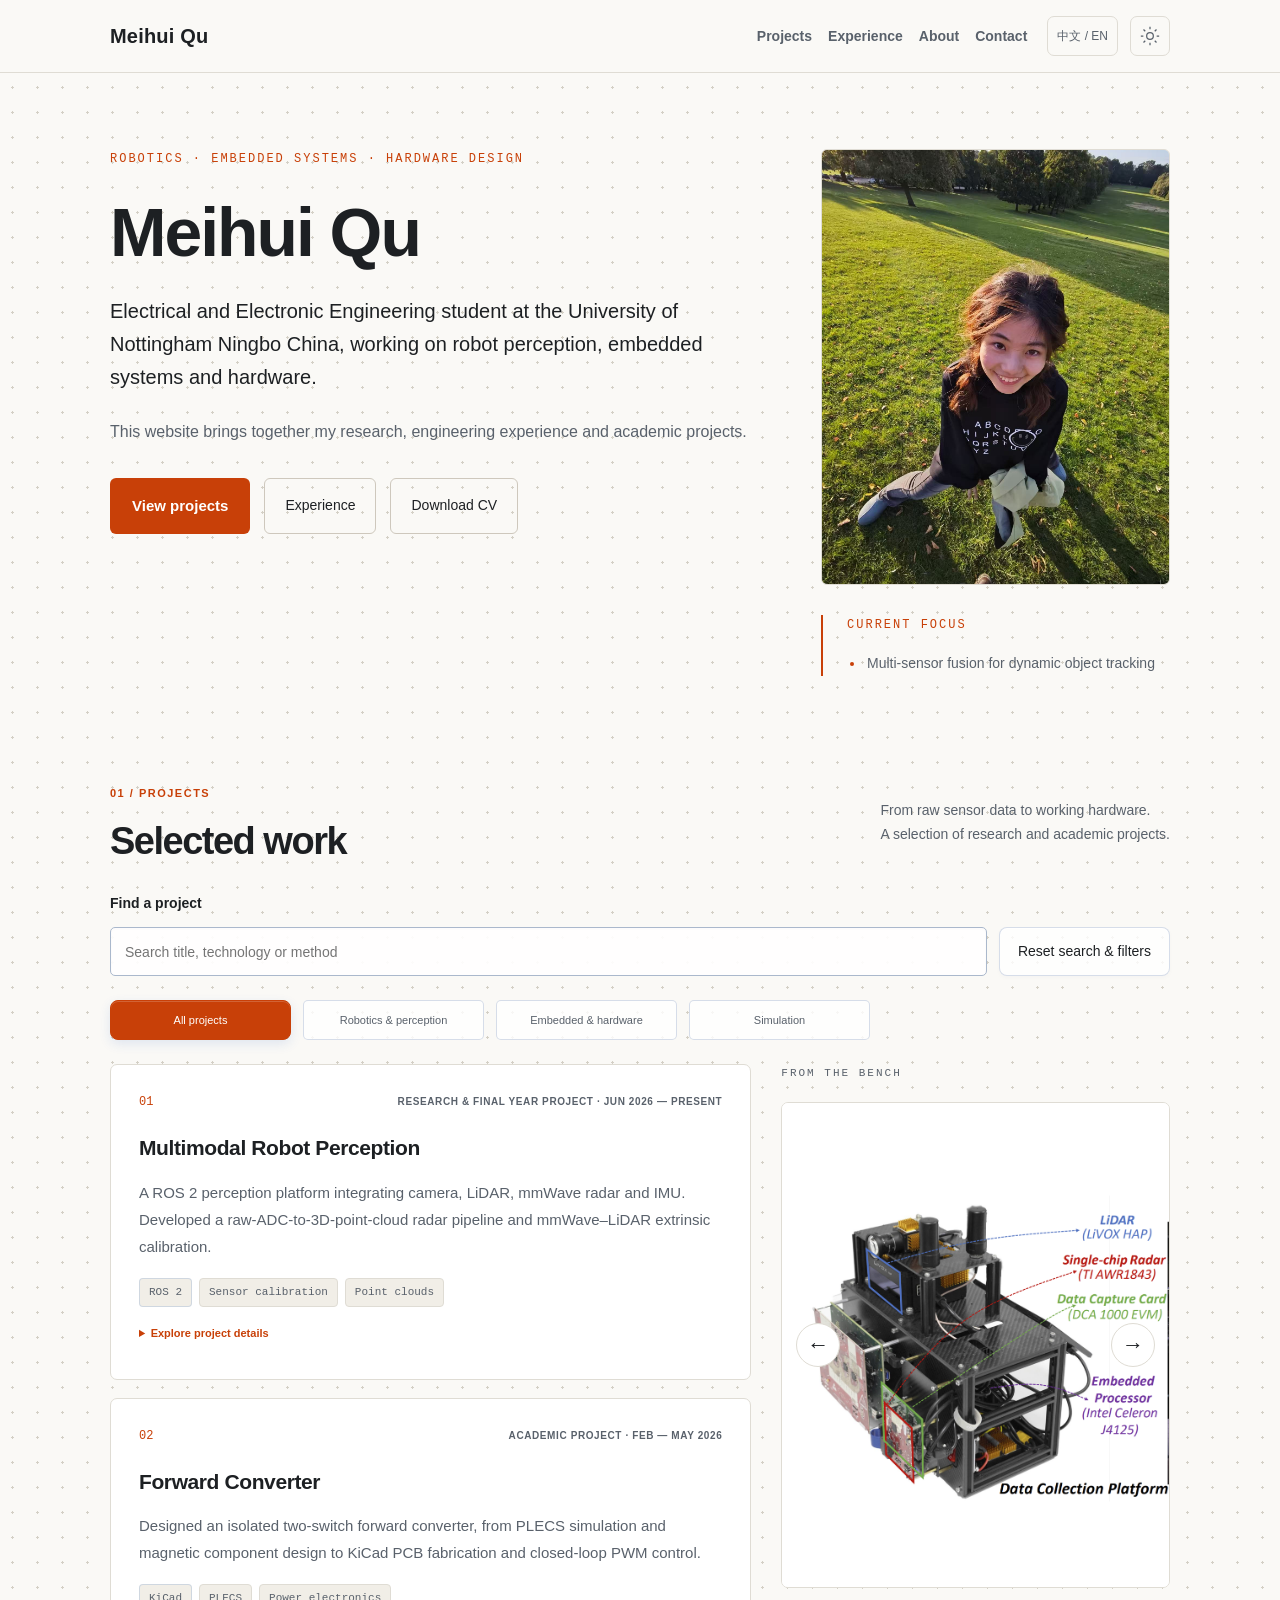
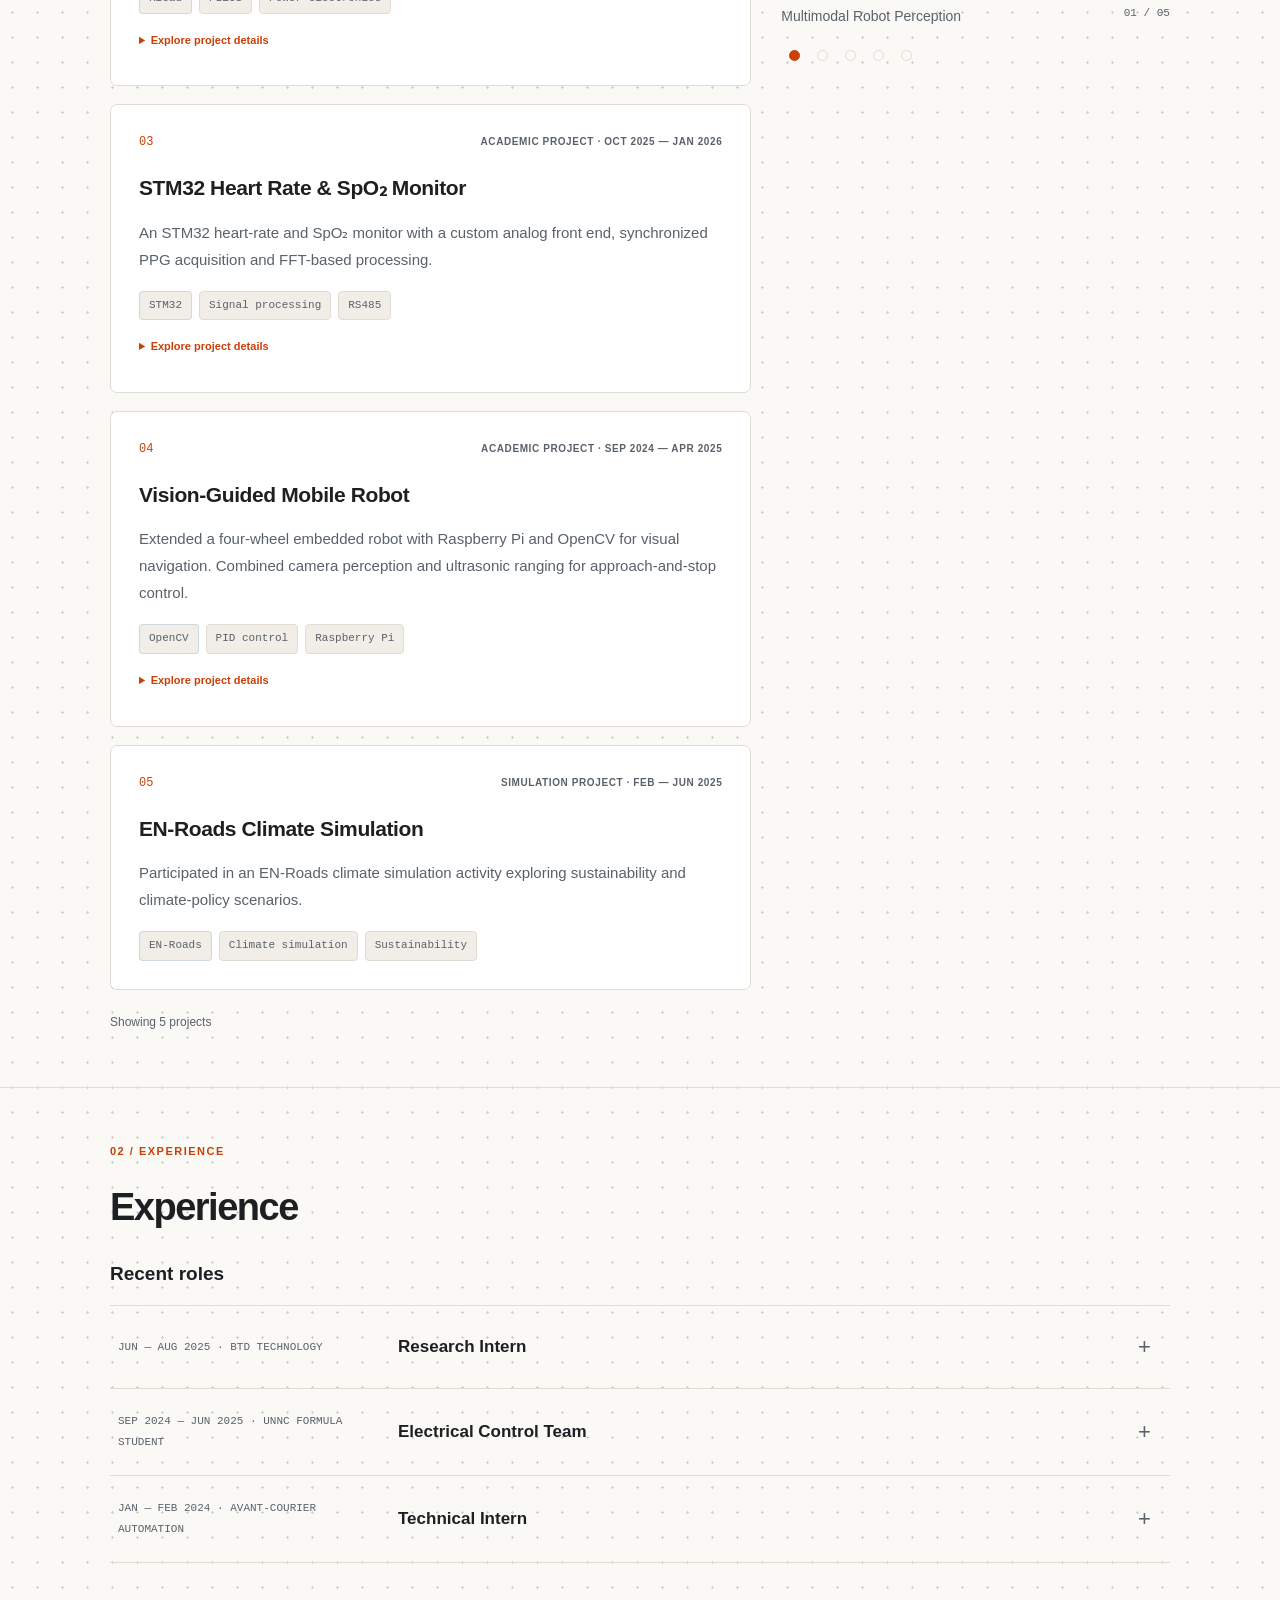
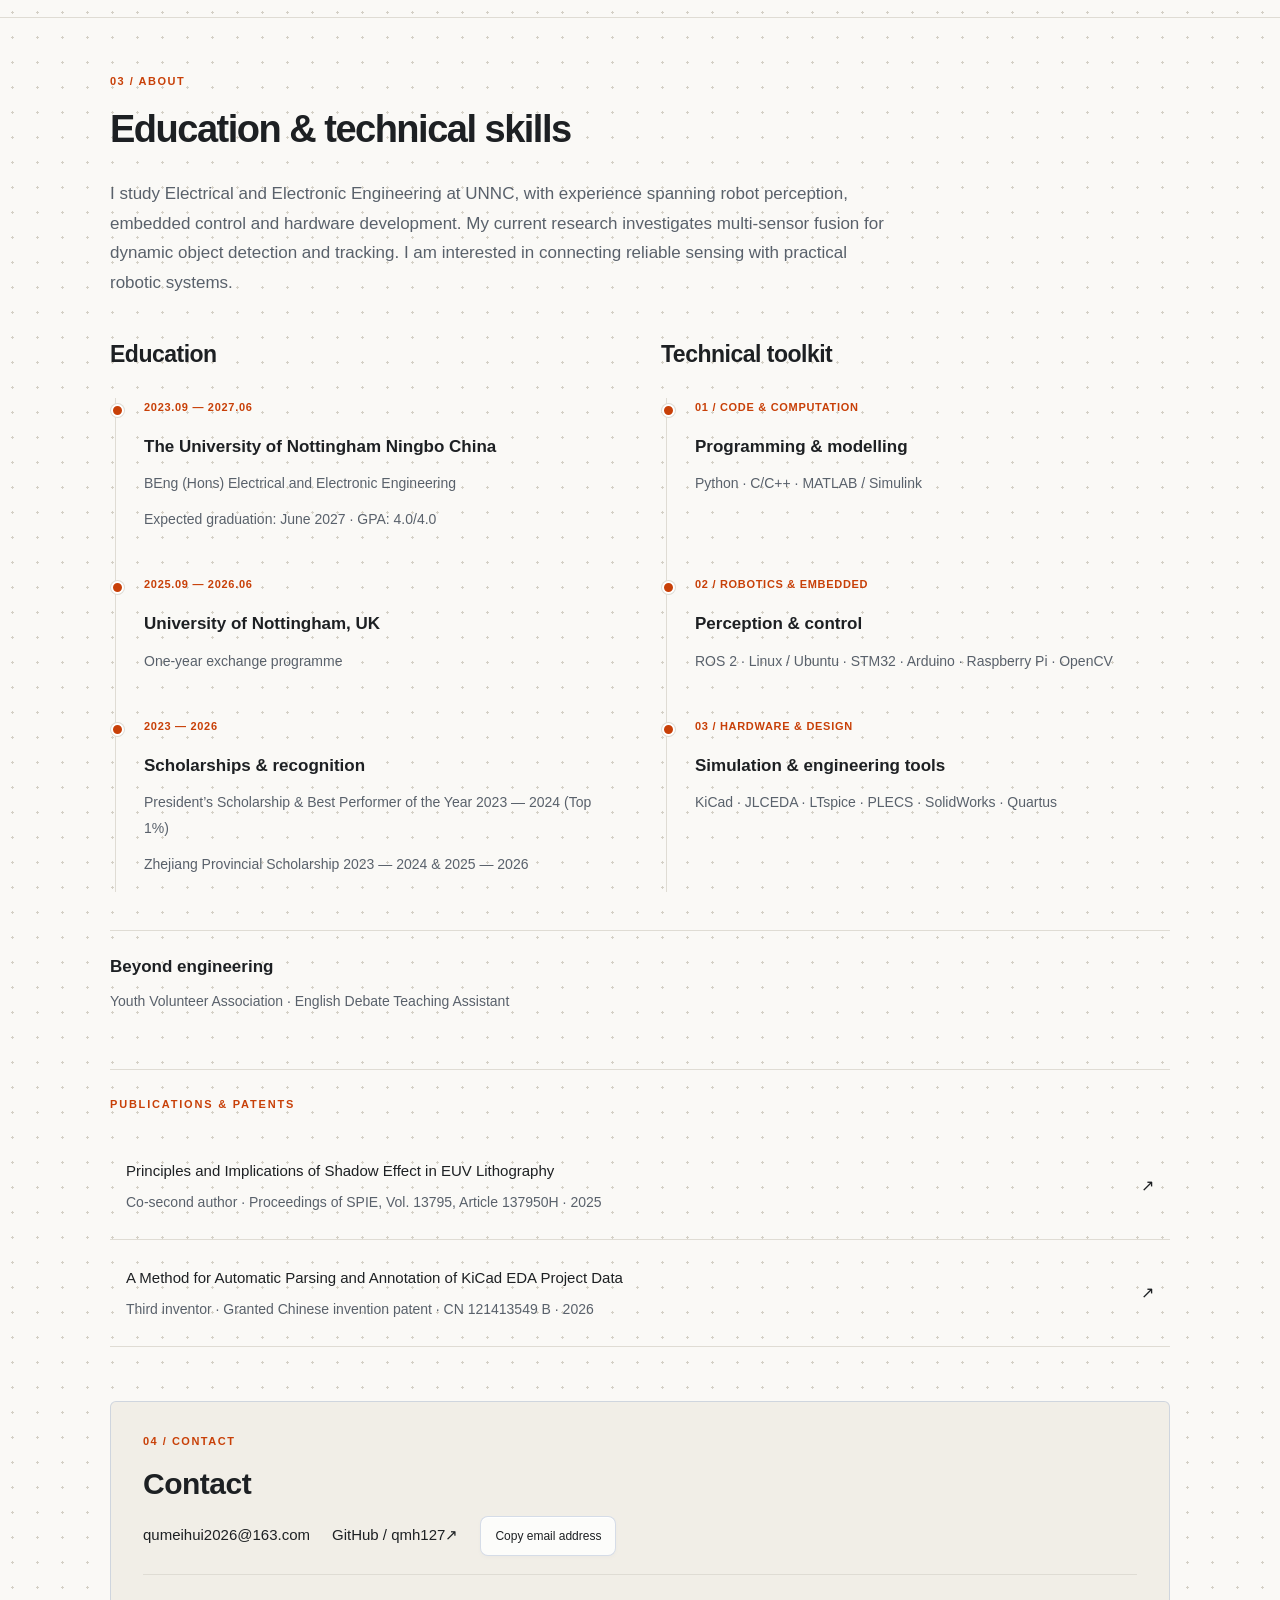
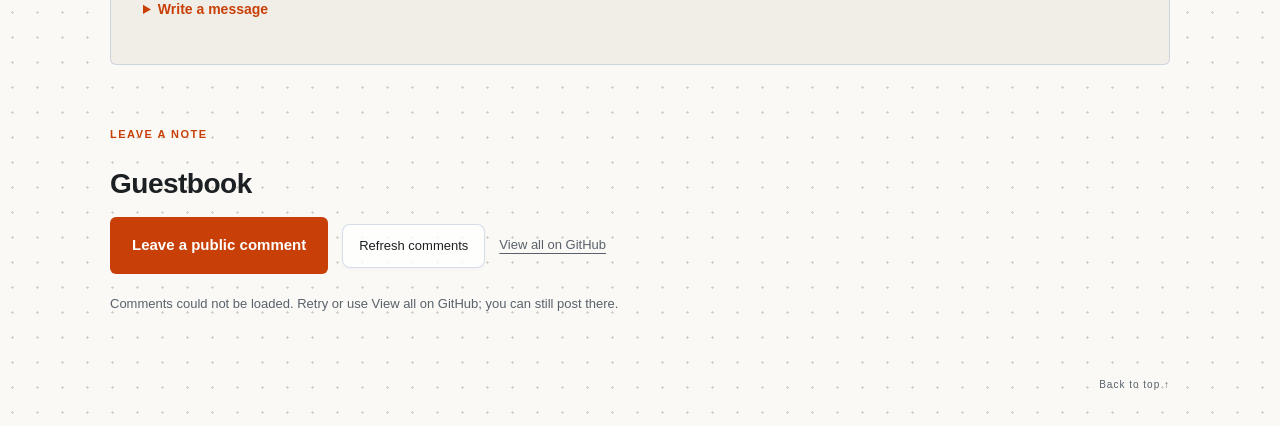
==== commit 317994e8: "Hide duplicate Issue controls when inline guestbook is ready" ====
--- a/ai-guided/index.html
+++ b/ai-guided/index.html
@@ -10,7 +10,7 @@
   <link rel="stylesheet" href="enhancements.css">
   <link rel="stylesheet" href="white.css"><link rel="stylesheet" href="reference-home.css"><link rel="stylesheet" href="selected-work.css"><link rel="stylesheet" href="profile-polish.css">
   <script src="translations.js" defer></script>
-  <script src="script.js?v=20261122-giscus" defer></script>
+  <script src="script.js?v=20261122-giscus2" defer></script>
 </head>
 <body>
   <a class="skip" href="#main">Skip to content</a>
